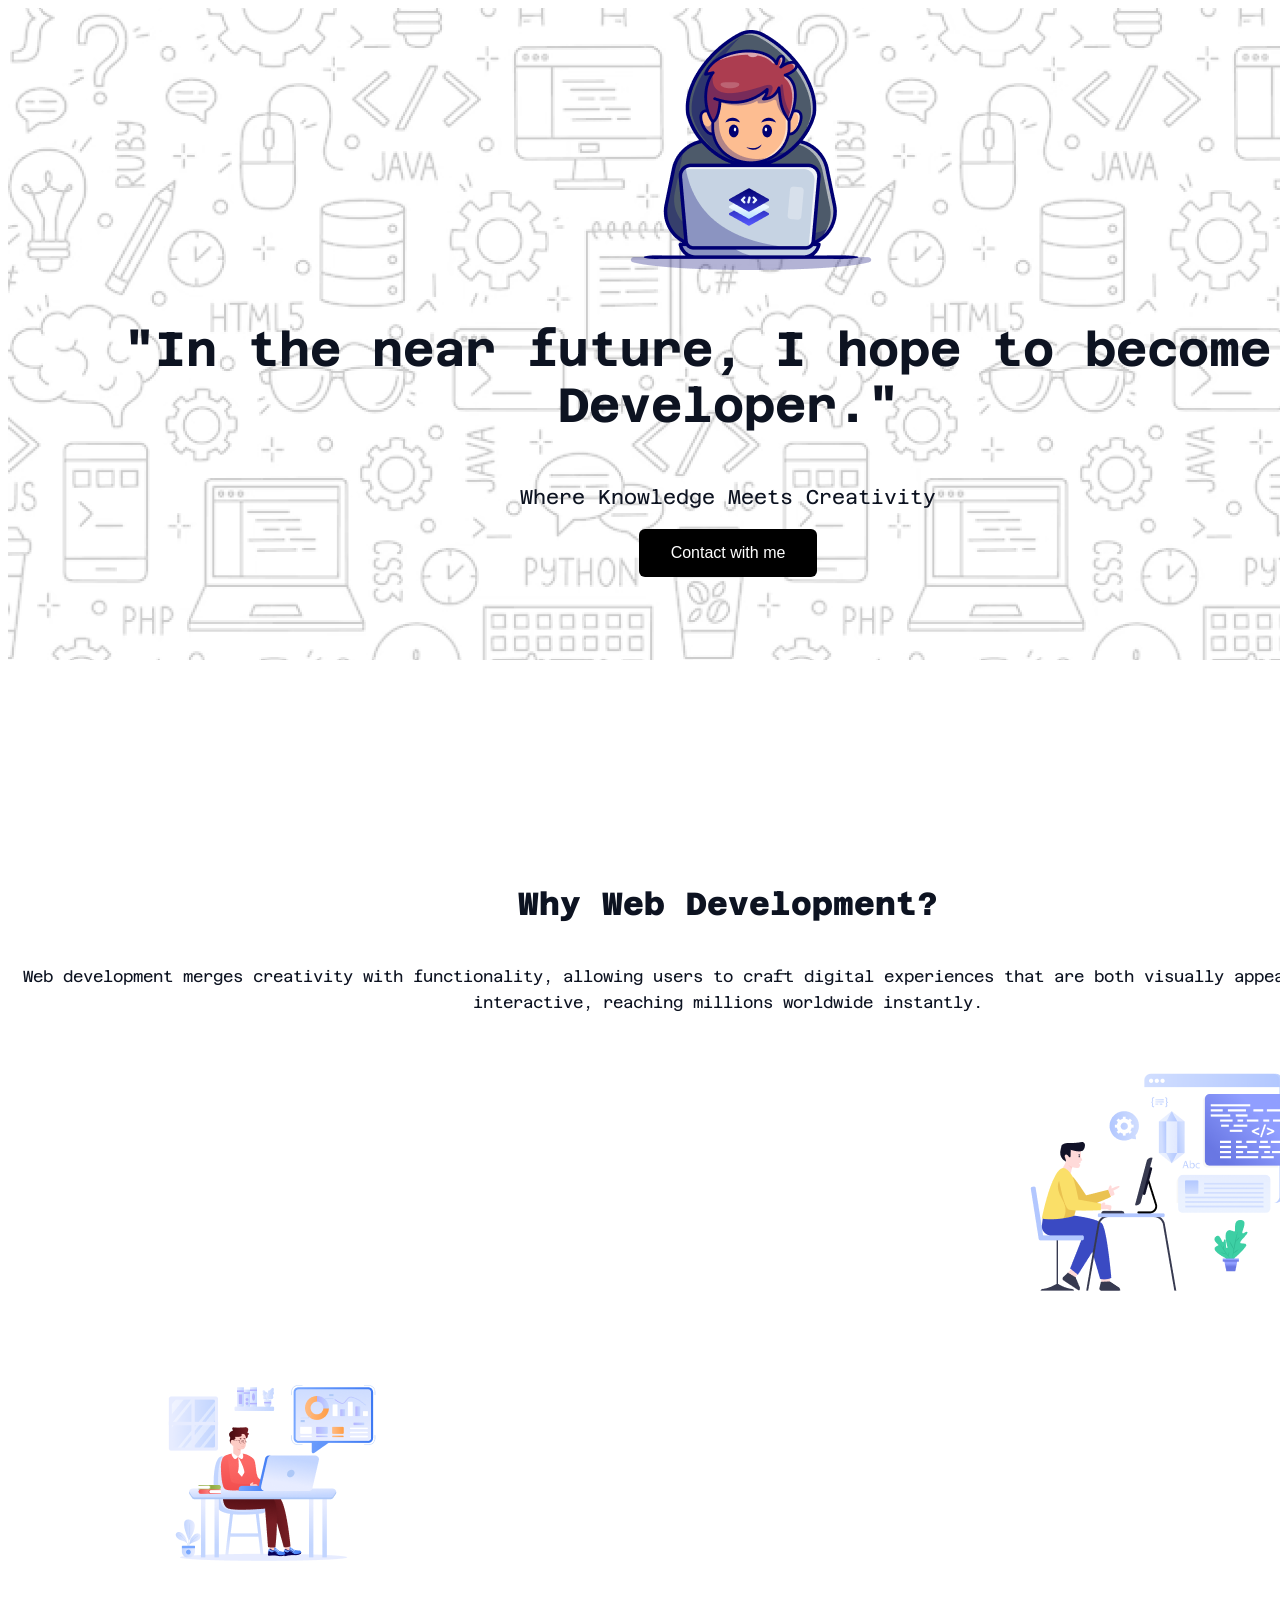
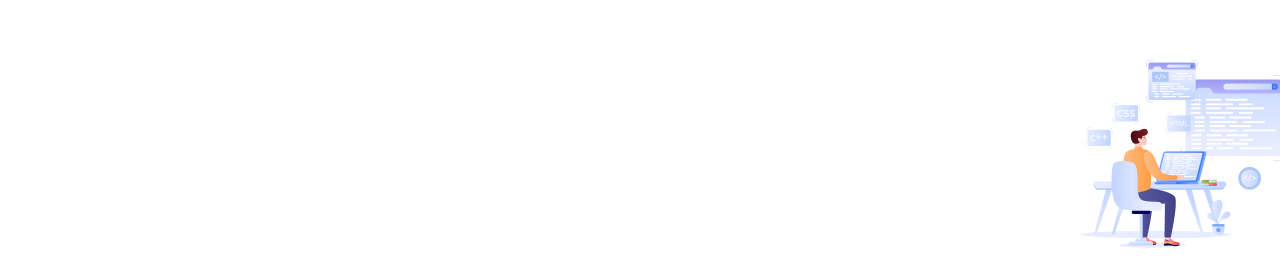
==== first.html @ 5d5ba577 "added layouts" ====
<!DOCTYPE html>
<html lang="en">
<head>
    <meta charset="UTF-8">
    <meta name="viewport" content="width=device-width, initial-scale=1.0">
    <title>Landing Page</title>
    <link rel="stylesheet" href="Style.css">
</head>

<body>
     <header class="Background">
        <div class="Icon">
            <img src="B10A1-Challenge-Begins-main/assets/Group.png" alt="Header Icon">
        </div>
     <div class="BT">
        <h1 class="Header1">"In the near future, I hope to become a Developer."</h1>
        <p class="Meets">Where Knowledge Meets Creativity</p>
        <Button class="button">Contact with me</Button>
     </div>

     <main>
        <div class="main1">
            <h2 class="head2">Why Web Development?</h2>
            <p class="para">Web development merges creativity with functionality, allowing users to craft digital experiences that are both visually appealing and highly interactive, reaching millions worldwide instantly.</p>
        </div>
        <br>
        <br>

        <div class="layer1">
            <img src="B10A1-Challenge-Begins-main/assets/Layer_1.png" alt="Layout1">
        </div>
        <br>
        <br>
        <div class="layer2">
            <img src="B10A1-Challenge-Begins-main/assets/Group 3.png" alt="Layout2">
        </div>
<br>
<br>
        <div class="layer3">
            <img src="B10A1-Challenge-Begins-main/assets/Group 4.png" alt="Layout3">
        </div>

        
     </main>
</body>
</html>
---- Style.css ----
@import url('https://fonts.googleapis.com/css2?family=Azeret+Mono:ital,wght@0,100..900;1,100..900&display=swap');

.Icon{
    display: flex;
    flex-direction: column;
    justify-content: center;
    align-items: center;
    position: absolute;
    top: 30px;
    left: 630px;
    margin: 0 auto;
}

body{font-family: Azeret Mono}

.Background{
    width: 1440px;
    height: 652px;
    top: 131px;
    margin-top: 20px;
    margin: 0 auto;
    background-image: url(B10A1-Challenge-Begins-main/assets/Hero-bg.png);
    background-position: center;
    background-size: cover;
}

.BT {
    align-items: center;
    text-align: center;
    display: flex;
    flex-direction: column;
    justify-content: center;
    height: 850px;

}
.Header1{font-size: 48px;}
.BT{
    color: rgb(13, 19, 33);
font-family: Azeret Mono;
    font-size: 25px;
}
.button{
    background-color: black; /* black */
    border: none;
    color: white;
    padding: 15px 32px;
    text-align: center;
    text-decoration: none;
    display: inline-block;
    font-size: 16px;
    border-radius: 6px;
  }

  .Meets{font-size: 20px;
    color: rgb(13, 19, 33);}

    .main1{
        display: flex;
        flex-direction: column;
        justify-content: center;
        align-items: center;
        color: rgb(13, 19, 33);}

    .head2{
        font-size: 32px;
        font-weight: 800;
        line-height: 37px;
        text-align: center;}

    .para{
        font-size: 16px;
        line-height: 26px;
        text-align: center;}

.layer1{
    margin-right: 10%;
    text-align: right;
    display: block;
    right: 1000px;
}
.layer2{text-align: left;
    margin-left: 10%;
    display: block;
  }

.layer3{display: block;
    text-align: right;
    margin-right: 10%;}
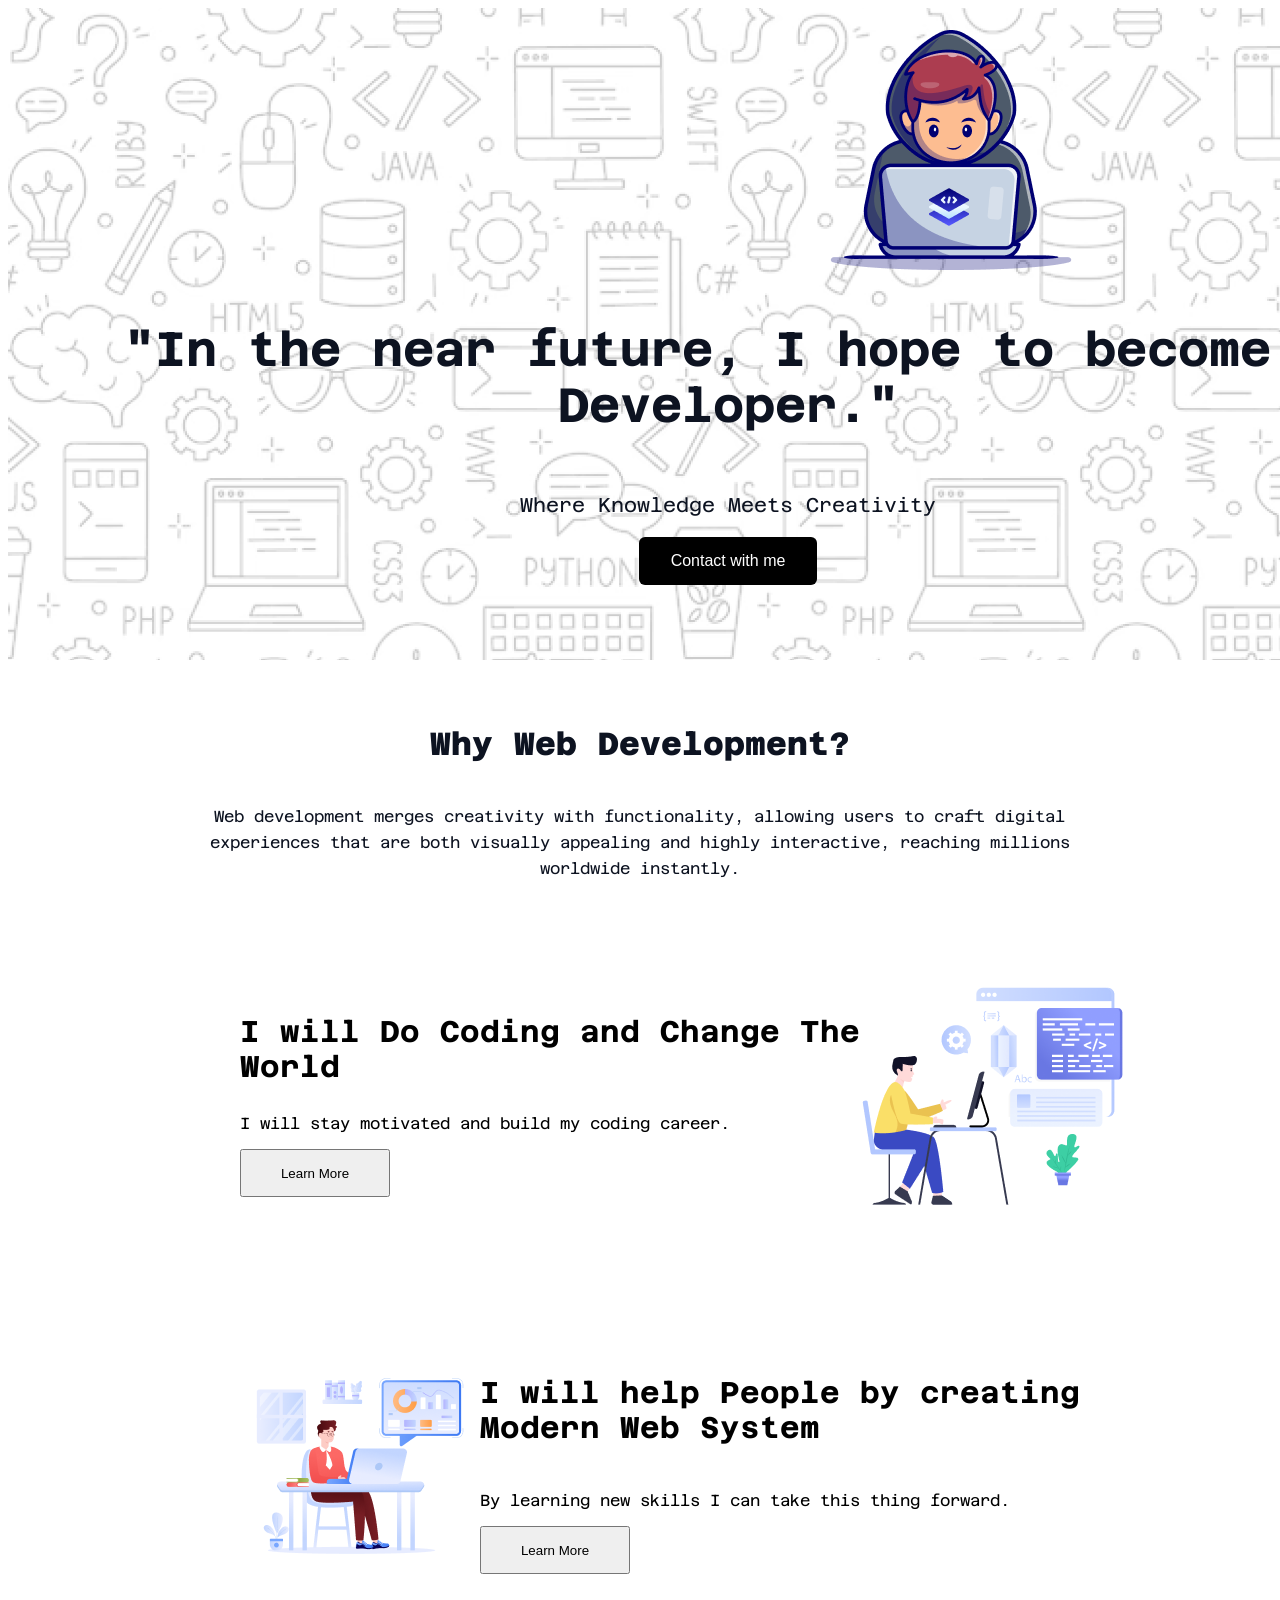
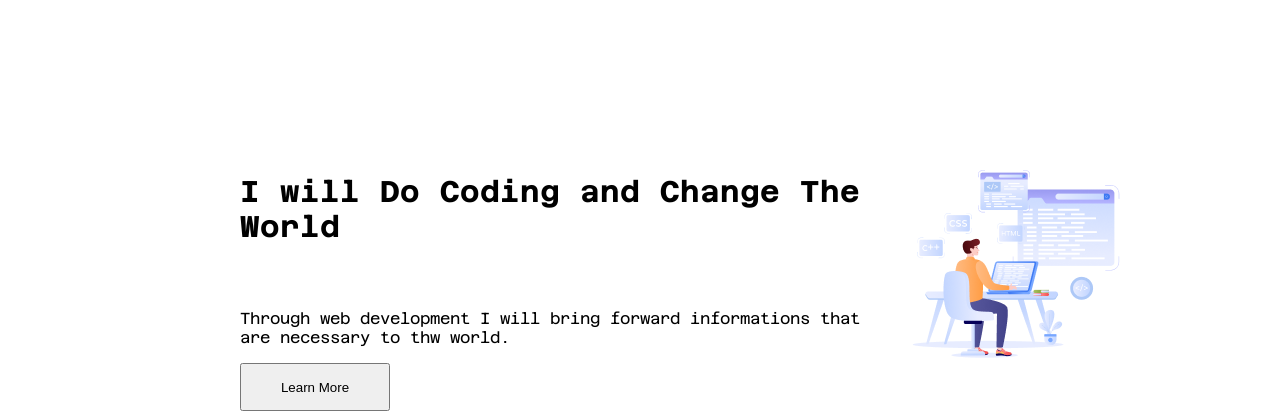
==== commit 5ecd95d4: "added layers of why and how" ====
--- a/first.html
+++ b/first.html
@@ -8,7 +8,7 @@
 </head>
 
 <body>
-     <header class="Background">
+    <section><header class="Background">
         <div class="Icon">
             <img src="B10A1-Challenge-Begins-main/assets/Group.png" alt="Header Icon">
         </div>
@@ -18,29 +18,54 @@
         <Button class="button">Contact with me</Button>
      </div>
 
+    </section>
+     
+<br><br>
      <main>
-        <div class="main1">
+        <section>     
+            <div class="main1">
             <h2 class="head2">Why Web Development?</h2>
             <p class="para">Web development merges creativity with functionality, allowing users to craft digital experiences that are both visually appealing and highly interactive, reaching millions worldwide instantly.</p>
         </div>
         <br>
         <br>
+ 
+            <div class="layer1">
+            <img class="lo1" src="B10A1-Challenge-Begins-main/assets/Layer_1.png" alt="Layout1">
+        
+            <h3 class="head3">I will Do Coding and Change The World</h3>
+            <p class="para2">I will stay motivated and build my coding career.</p>
+            <button class="b1">Learn More</button>
+            </div>
+        <br>
+        <br><br><br><br><br><br><br><br><br><br><br><br><br><br><br><br><br>
+        <br>
 
-        <div class="layer1">
-            <img src="B10A1-Challenge-Begins-main/assets/Layer_1.png" alt="Layout1">
+        <div class="layer2">
+            <img class="lo2" src="B10A1-Challenge-Begins-main/assets/Group 3.png" alt="Layout2">
+        <div class="align">
+        <h3 class="head4">I will help People by creating Modern Web System</h3>
+        <p class="para3">By learning new skills I can take this thing forward.</p>
+        <button class="b2">Learn More</button>
+        </div>
         </div>
         <br>
         <br>
-        <div class="layer2">
-            <img src="B10A1-Challenge-Begins-main/assets/Group 3.png" alt="Layout2">
+        <br><br><br><br><br><br><br><br><br><br><br><br><br><br><br><br><br>
+        <br>
+        <br>
+
+        <div class="layer3">
+        <img class="lo3" src="B10A1-Challenge-Begins-main/assets/Group 4.png" alt="Layout3">
+        <h3 class="head5">I will Do Coding and Change The World</h3>
+        <br>
+        <p class="para4">
+        Through web development I will bring forward informations that are necessary to thw world.
+        </p>
+        <button class="b3">Learn More</button>
         </div>
-<br>
-<br>
-        <div class="layer3">
-            <img src="B10A1-Challenge-Begins-main/assets/Group 4.png" alt="Layout3">
-        </div>
-
-        
+        </section>
+     
      </main>
 </body>
 </html>  
--- a/Style.css
+++ b/Style.css
@@ -7,7 +7,7 @@
     align-items: center;
     position: absolute;
     top: 30px;
-    left: 630px;
+    left: 830px;
     margin: 0 auto;
 }
 
@@ -70,19 +70,69 @@
     .para{
         font-size: 16px;
         line-height: 26px;
-        text-align: center;}
+        text-align: center;
+    width: 70%;}
 
-.layer1{
-    margin-right: 10%;
-    text-align: right;
-    display: block;
-    right: 1000px;
+.lo1
+{float: right;}
+.layer1
+{
+    position: absolute;
+    width: 70%;
+    height: 20%;
+    left: 15%;
+    padding: 48px;
+    align-items: center;
 }
-.layer2{text-align: left;
-    margin-left: 10%;
-    display: block;
-  }
+.head3
+{font-size: 30px;}
+.para2{
+    font-size: 16px;
+}
 
-.layer3{display: block;
-    text-align: right;
-    margin-right: 10%;}+.b1{
+    width: 150px;
+    height: 48px;
+}
+.b2{width: 150px;
+    height: 48px;
+    float: right;}
+.b3{width: 150px;
+    float: left;
+    height: 48px;}
+.lo2{float: left;}
+.head4{float: right;
+font-size: 30px;}
+.para3{float: right;
+font-size: 16px;}
+
+.align{display: flex;
+flex-direction: column;
+justify-content: right;}
+
+.layer2
+{
+    position: absolute;
+    width: 70%;
+    height: 20%;
+    left: 15%;
+    padding: 48px;
+    align-items: center;
+}
+
+.lo3
+{float: right;}
+.layer3
+{
+    position: absolute;
+    width: 70%;
+    height: 20%;
+    left: 15%;
+    padding: 48px;
+    align-items: center;
+}
+.head5
+{font-size: 30px;}
+.para4{
+    font-size: 16px;
+}
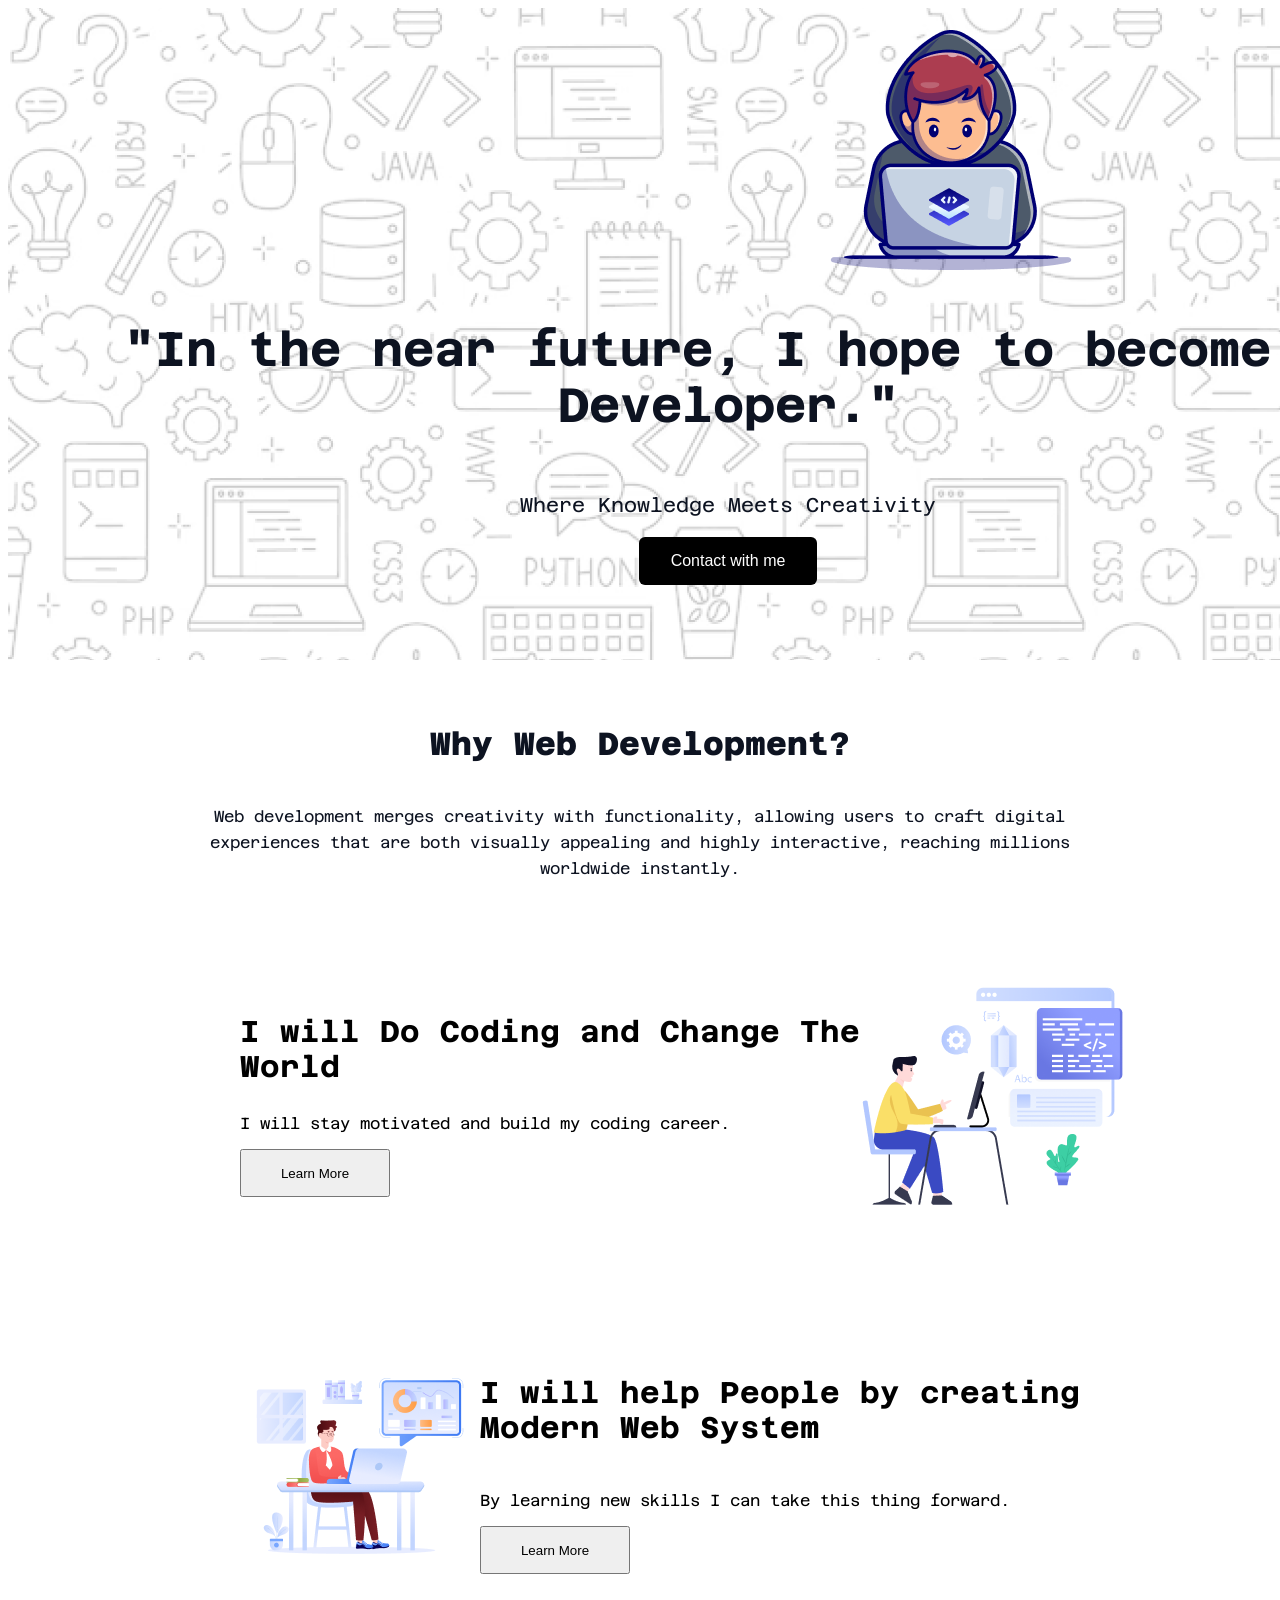
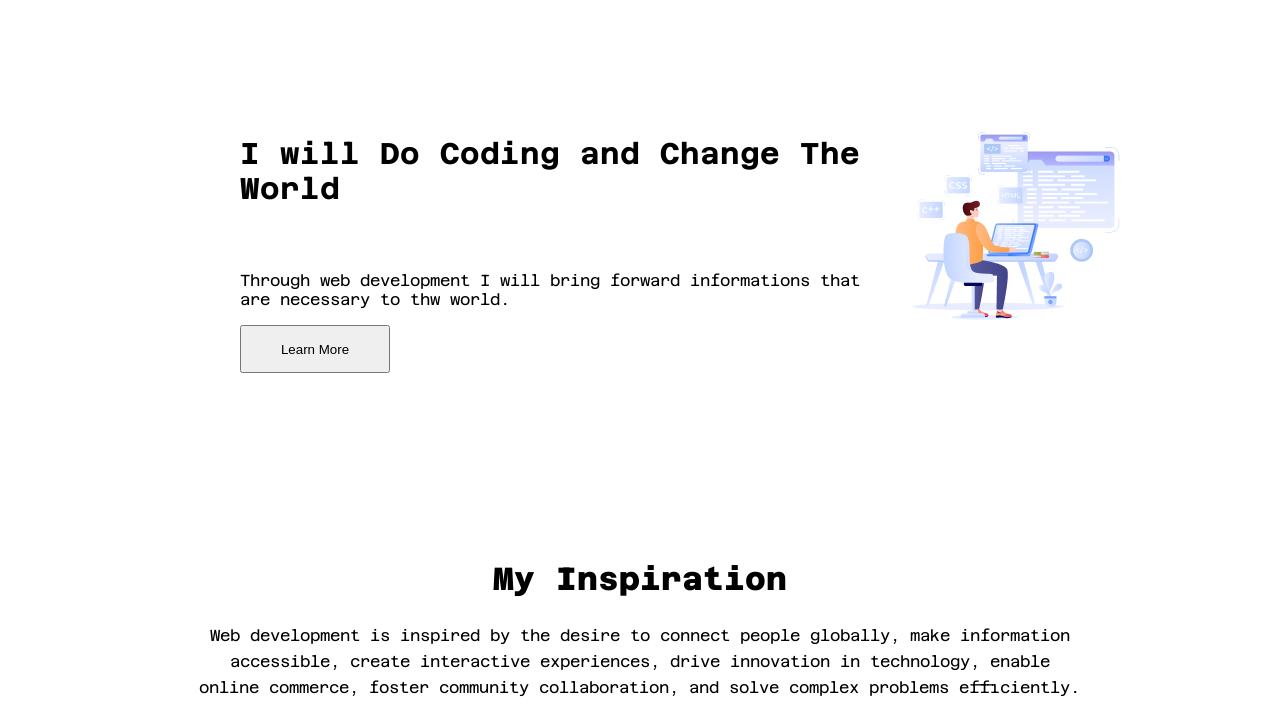
==== commit c3619aa8: "added new section" ====
--- a/first.html
+++ b/first.html
@@ -52,8 +52,6 @@
         <br>
         <br>
         <br><br><br><br><br><br><br><br><br><br><br><br><br><br><br><br><br>
-        <br>
-        <br>
 
         <div class="layer3">
         <img class="lo3" src="B10A1-Challenge-Begins-main/assets/Group 4.png" alt="Layout3">
@@ -65,6 +63,14 @@
         <button class="b3">Learn More</button>
         </div>
         </section>
+        <br><br><br><br><br><br><br><br><br><br><br><br><br><br><br><br><br><br><br><br><br><br><br><br><br>
+
+
+
+    <section>
+        <h2 class="head6">My Inspiration</h2>
+        <p class="para5">Web development is inspired by the desire to connect people globally, make information accessible, create interactive experiences, drive innovation in technology, enable online commerce, foster community collaboration, and solve complex problems efficiently.</p>
+    </section>
      
      </main>
 </body>
--- a/Style.css
+++ b/Style.css
@@ -136,3 +136,18 @@
 .para4{
     font-size: 16px;
 }
+
+
+.head6{
+    font-size: 32px;
+    font-weight: 800;
+    line-height: 37px;
+    letter-spacing: 0%;
+    text-align: center;}
+.para5{
+    margin: 0 auto;
+    font-size: 16px;
+    line-height: 26px;
+    text-align: center;
+    width: 70%;
+}
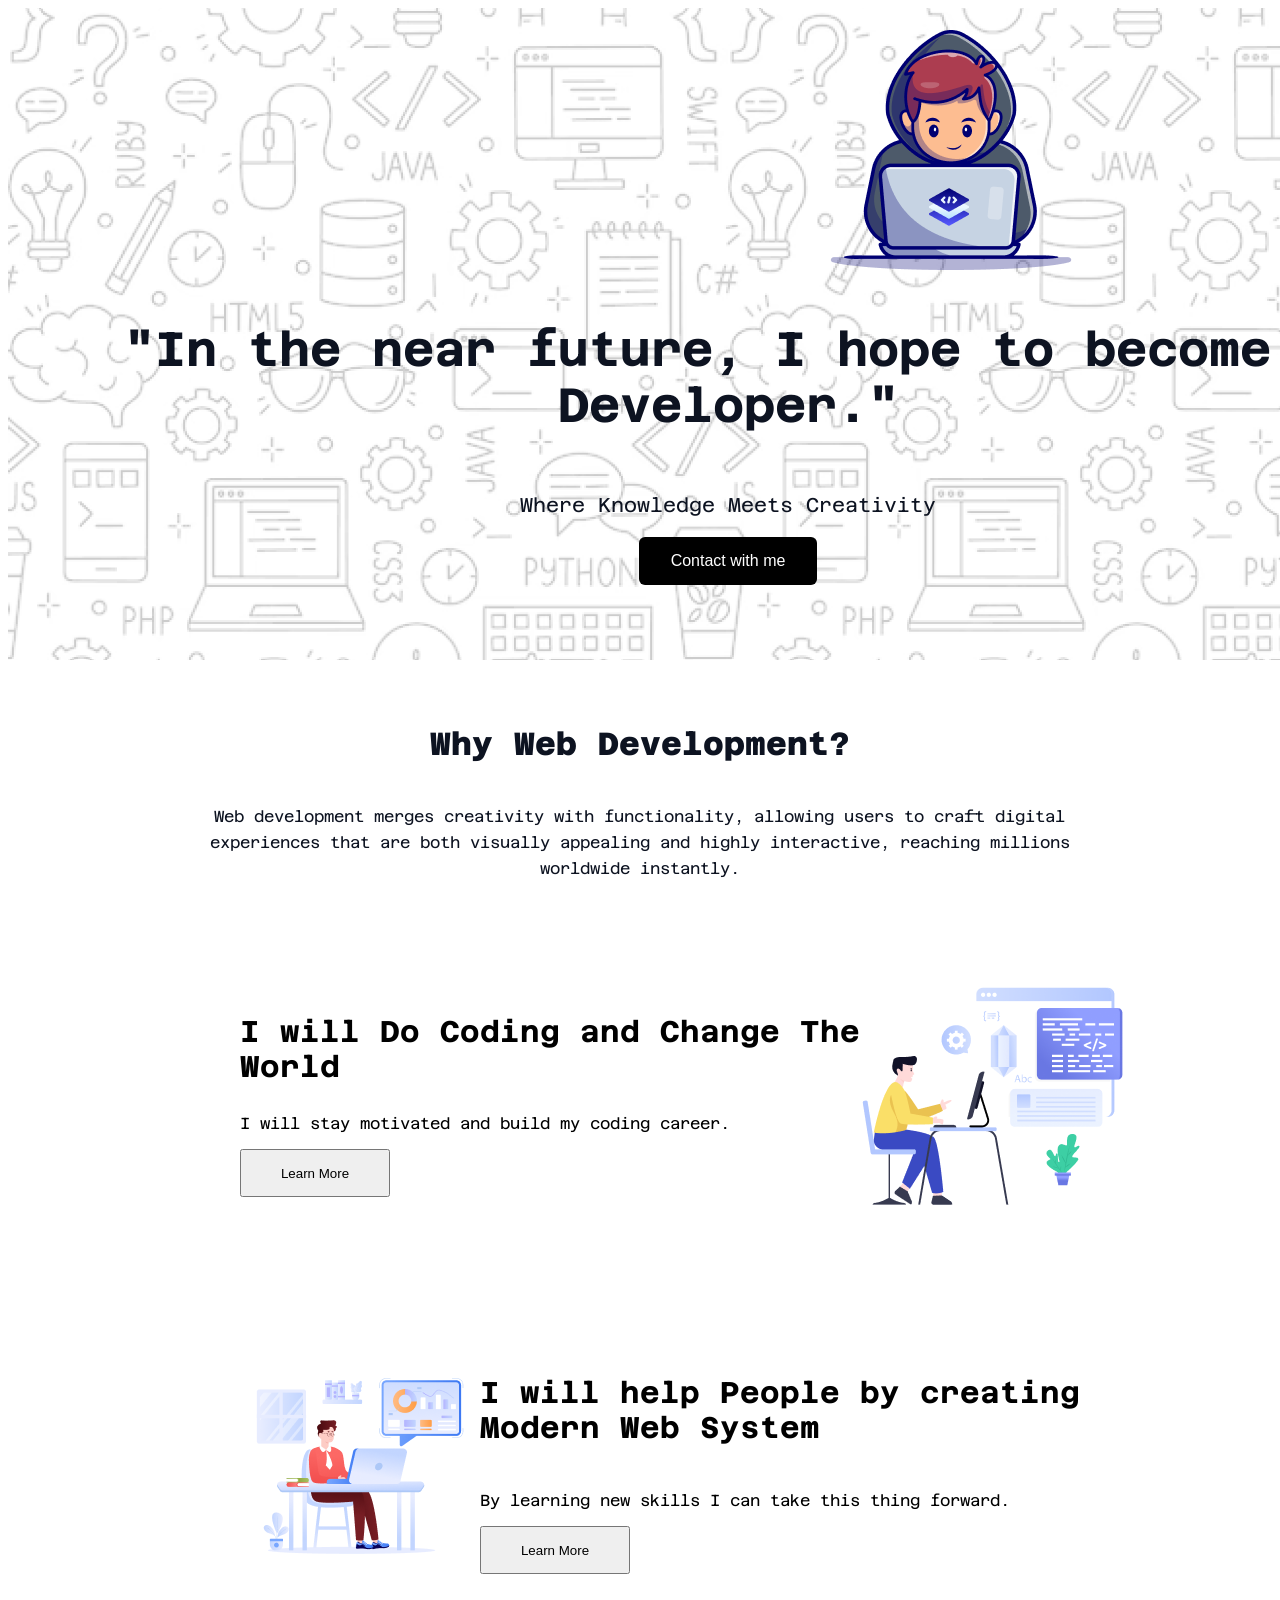
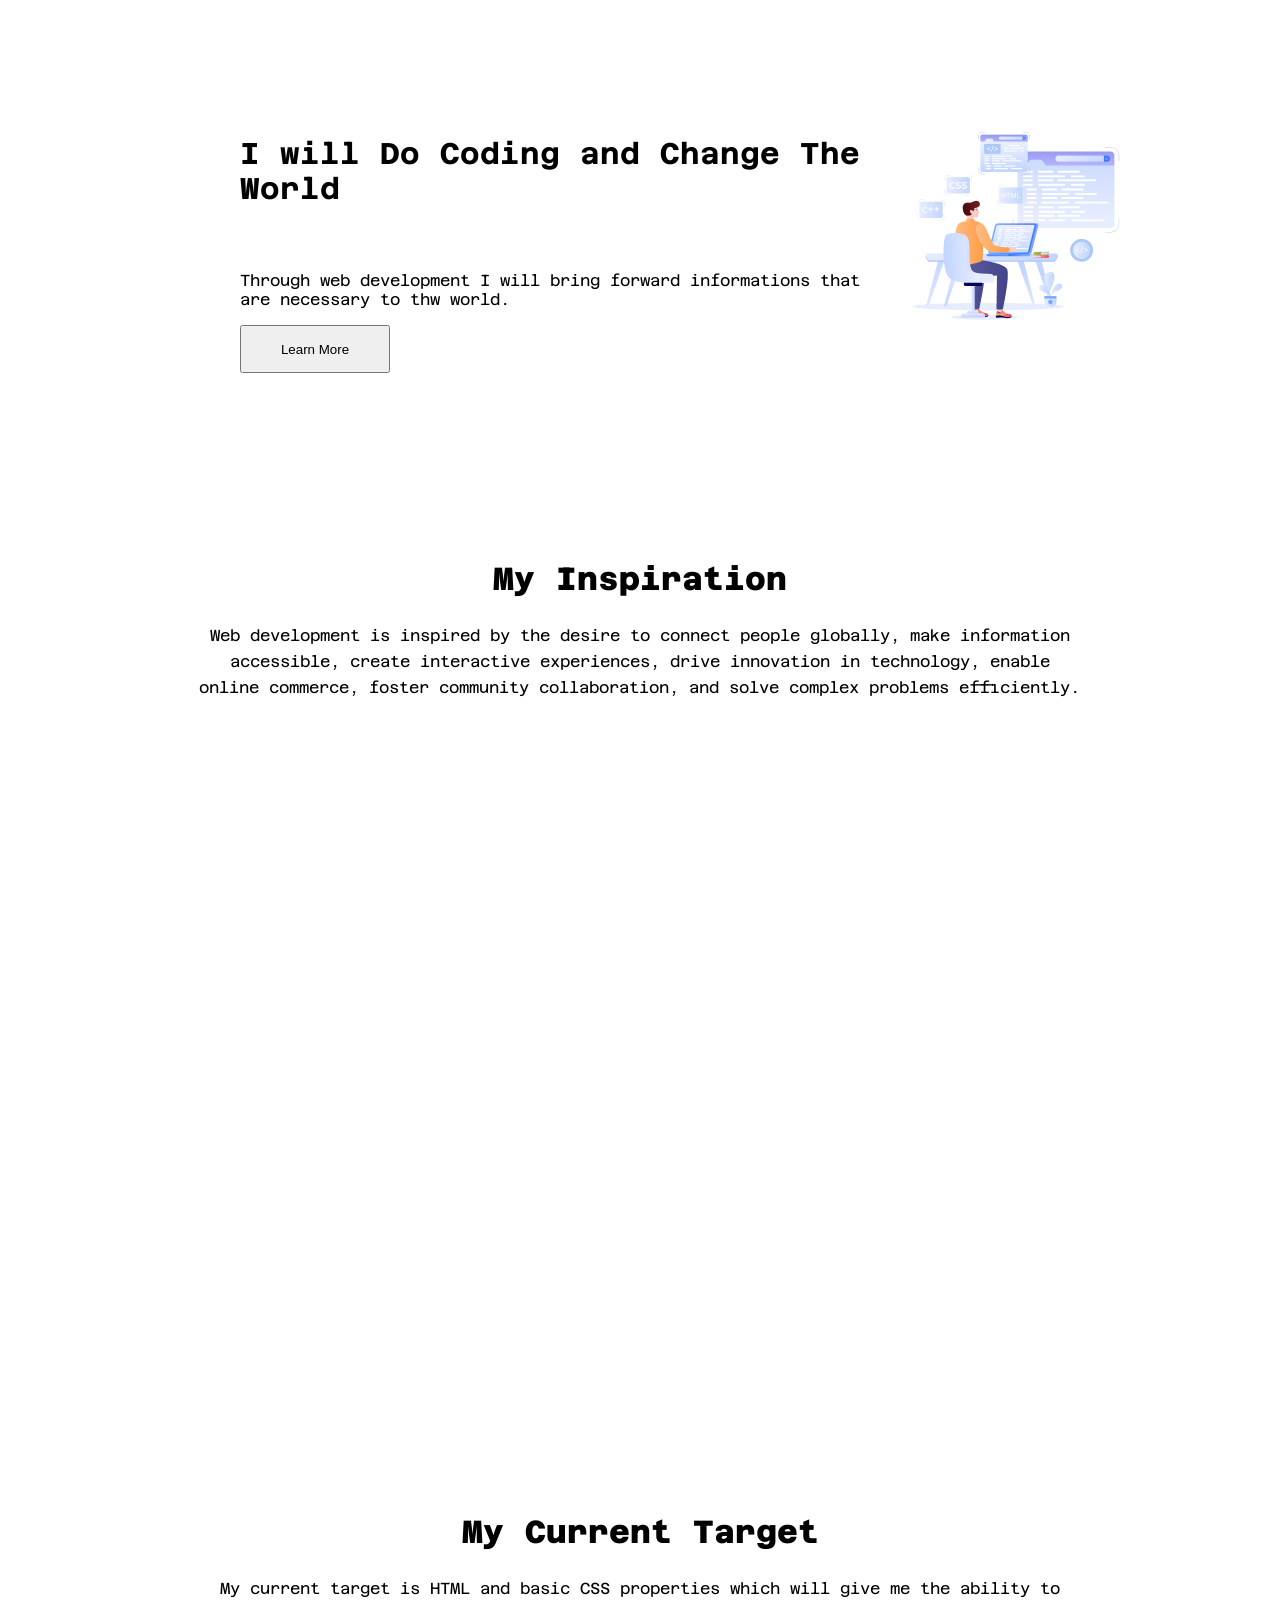
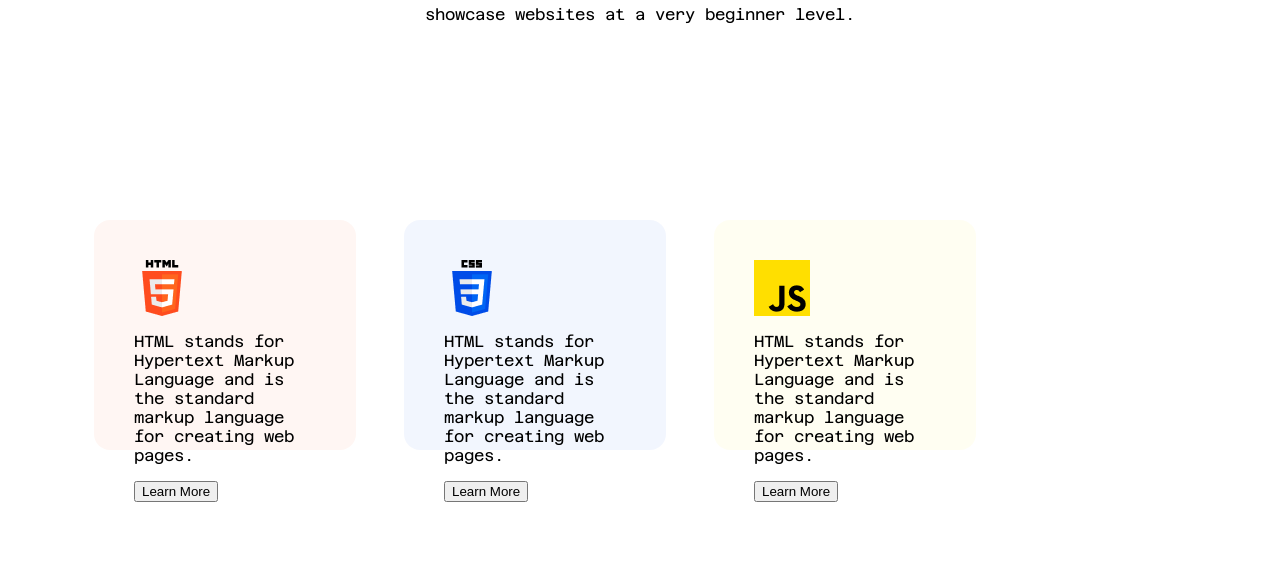
==== commit 520445a7: "added card" ====
--- a/first.html
+++ b/first.html
@@ -70,8 +70,37 @@
     <section>
         <h2 class="head6">My Inspiration</h2>
         <p class="para5">Web development is inspired by the desire to connect people globally, make information accessible, create interactive experiences, drive innovation in technology, enable online commerce, foster community collaboration, and solve complex problems efficiently.</p>
+        <br><br><br><br><br>
+        <div class="youtube">
+        <iframe width="1140" height="614" src="https://www.youtube.com/embed/lfs1QJxVWQI?si=DoFUyjxLZ646v2zh&amp;start=1" title="YouTube video player" frameborder="0" allow="accelerometer; autoplay; clipboard-write; encrypted-media; gyroscope; picture-in-picture; web-share" referrerpolicy="strict-origin-when-cross-origin" allowfullscreen></iframe>
+        </div>
     </section>
-     
+         <br><br><br><br>
+    <section id="card-box">
+        <div>
+        <h2 class="head7">My Current Target</h2>
+        <p class="para6">My current target is HTML and basic CSS properties which will give me the ability to showcase websites at a very beginner level.</p>
+        </div>
+        <br><br><br><br>
+   <div class="card">
+    <div class="card1">
+        <img src="B10A1-Challenge-Begins-main/assets/html.png" alt="html">
+        <p>HTML stands for Hypertext Markup Language and is the standard markup language for creating web pages. </p>
+        <Button>Learn More</Button>
+    </div>    
+    <div class="card2">
+        <img src="B10A1-Challenge-Begins-main/assets/css.png" alt="css">
+        <p>HTML stands for Hypertext Markup Language and is the standard markup language for creating web pages. </p>
+        <Button>Learn More</Button>
+    </div>    
+     <div class="card3">
+        <img src="B10A1-Challenge-Begins-main/assets/js.png" alt="js">
+        <p>HTML stands for Hypertext Markup Language and is the standard markup language for creating web pages. </p>
+        <Button>Learn More</Button>
+    </div>    
+   </div>
+        
+    </section>
      </main>
 </body>
 </html>  
--- a/Style.css
+++ b/Style.css
@@ -151,3 +151,87 @@
     text-align: center;
     width: 70%;
 }
+
+.youtube{
+    display: flex;
+    flex-direction: column;
+    justify-content: center;
+    align-items: center;
+    
+}
+
+.head7{
+    font-size: 32px;
+    font-weight: 800;
+    line-height: 37px;
+    letter-spacing: 0%;
+    text-align: center;}
+.para6{
+    margin: 0 auto;
+    font-size: 16px;
+    line-height: 26px;
+    text-align: center;
+    width: 70%;
+}
+.card1{
+    
+position: static;
+width: 182px;
+height: 150px;
+display: flex;
+flex-direction: column;
+justify-content: flex-start;
+align-items: flex-start;
+padding: 40px;
+flex: none;
+order: 0;
+flex-grow: 0;
+margin: 0px 24px;
+border-radius: 16px;
+background: rgba(255, 76, 30, 0.05);
+}
+
+.card2{
+    border-radius: 16px;
+    background: rgba(0, 76, 232, 0.05);
+   
+    position: static;
+    width: 182px;
+    height: 150px;
+    display: flex;
+    flex-direction: column;
+    justify-content: flex-start;
+    align-items: flex-start;
+    padding: 40px;
+    flex: none;
+    order: 1;
+    flex-grow: 0;
+    margin: 0px 24px;
+}
+
+.card3{
+       
+    position: static;
+    width: 182px;
+    height: 150px;
+    display: flex;
+    flex-direction: column;
+    justify-content: flex-start;
+    align-items: flex-start;
+    padding: 40px;
+    flex: none;
+    order: 1;
+    flex-grow: 0;
+    margin: 0px 24px;
+    border-radius: 16px;
+    background: rgba(255, 223, 0, 0.05);
+}
+.card{
+    width: 1140px;
+    height: 462px;
+    margin-top: 30px;
+    display: flex;
+    flex-direction: row;
+    align-items: center;
+    margin: 0 auto;
+}
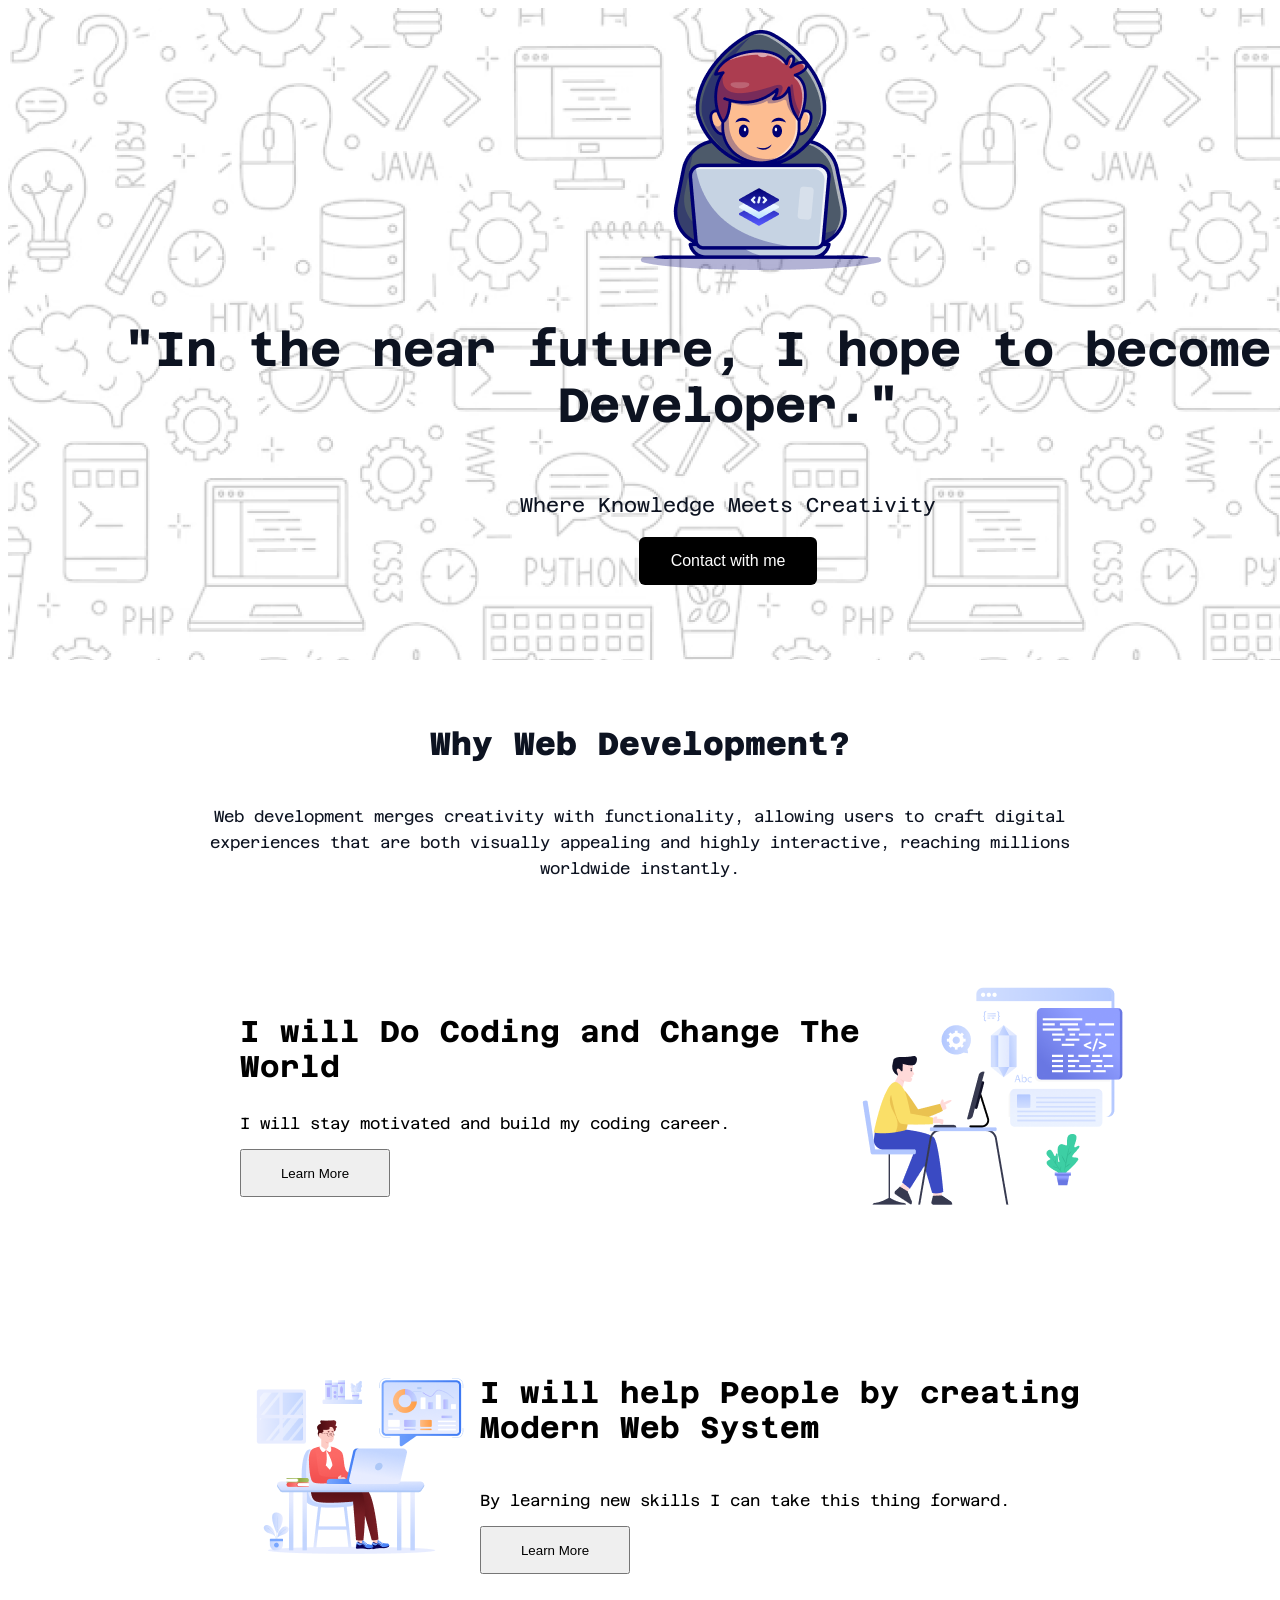
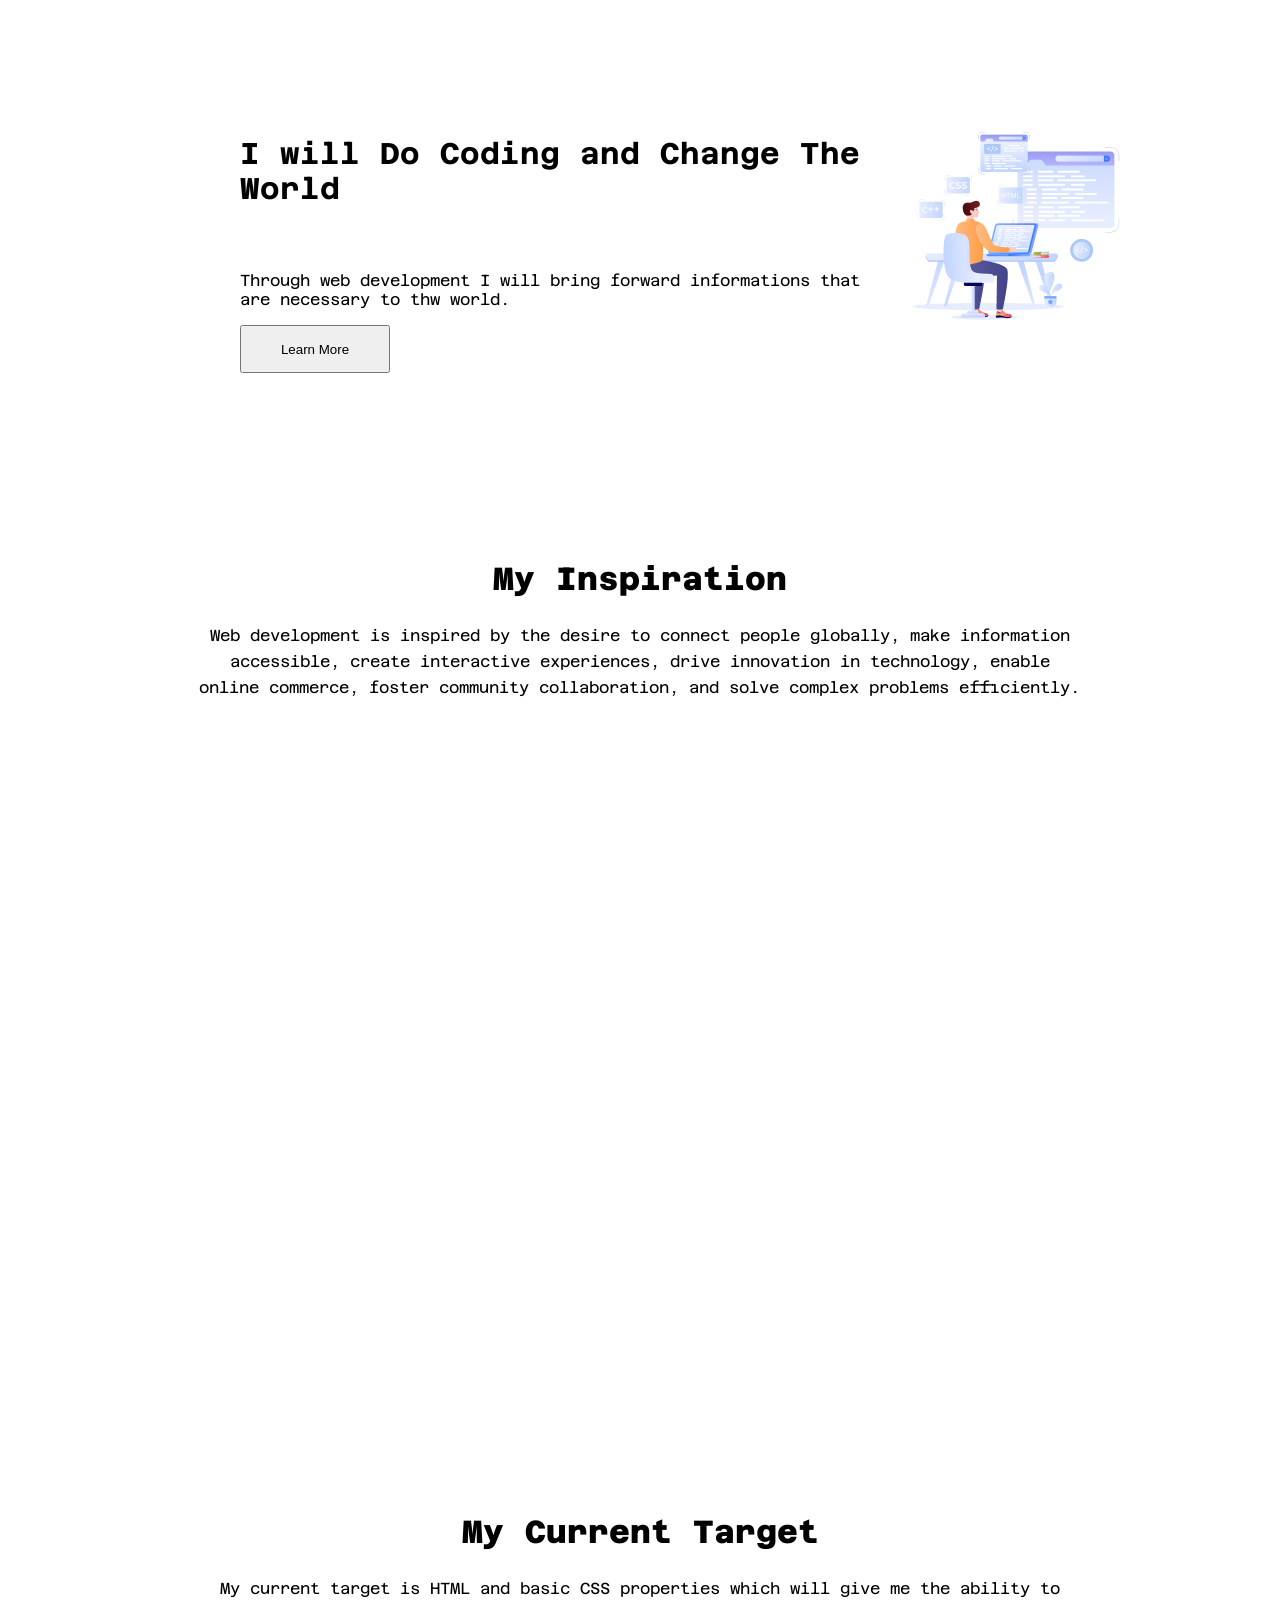
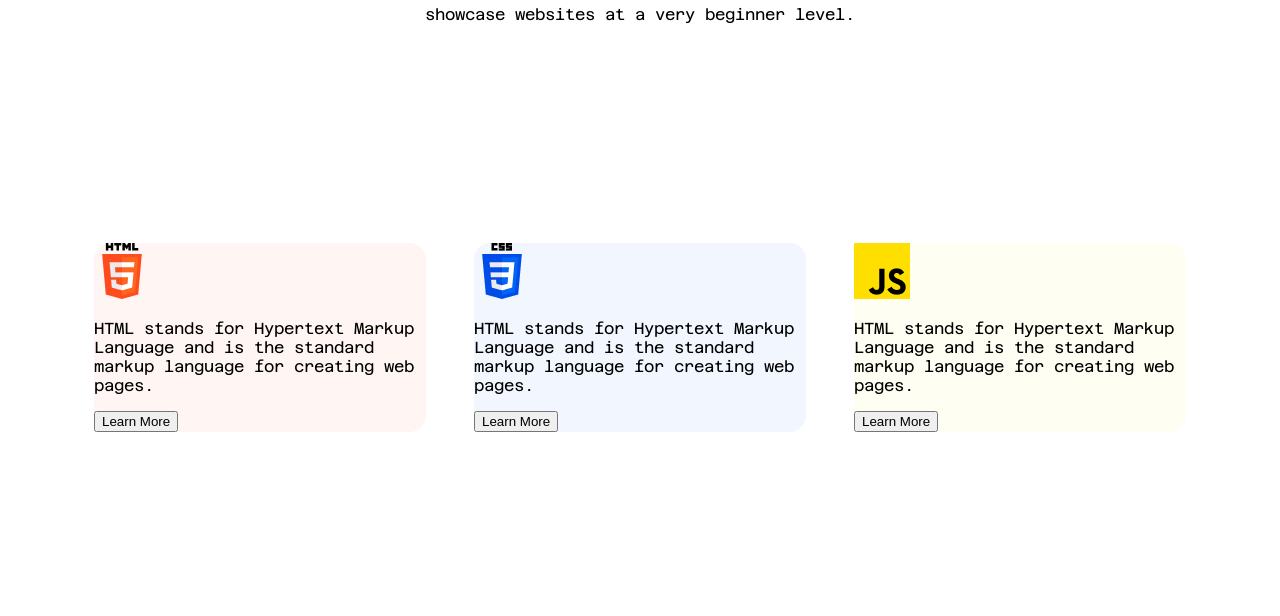
==== commit a5cf25db: "card colors" ====
--- a/first.html
+++ b/first.html
@@ -81,7 +81,7 @@
         <h2 class="head7">My Current Target</h2>
         <p class="para6">My current target is HTML and basic CSS properties which will give me the ability to showcase websites at a very beginner level.</p>
         </div>
-        <br><br><br><br>
+        <br><br>
    <div class="card">
     <div class="card1">
         <img src="B10A1-Challenge-Begins-main/assets/html.png" alt="html">
--- a/Style.css
+++ b/Style.css
@@ -7,7 +7,7 @@
     align-items: center;
     position: absolute;
     top: 30px;
-    left: 830px;
+    left: 640px;
     margin: 0 auto;
 }
 
@@ -173,28 +173,8 @@
     text-align: center;
     width: 70%;
 }
-.card1{
-    
-position: static;
-width: 182px;
-height: 150px;
-display: flex;
-flex-direction: column;
-justify-content: flex-start;
-align-items: flex-start;
-padding: 40px;
-flex: none;
-order: 0;
-flex-grow: 0;
-margin: 0px 24px;
-border-radius: 16px;
-background: rgba(255, 76, 30, 0.05);
-}
-
-.card2{
-    border-radius: 16px;
-    background: rgba(0, 76, 232, 0.05);
-   
+
+.card{  
     position: static;
     width: 182px;
     height: 150px;
@@ -203,23 +183,27 @@
     justify-content: flex-start;
     align-items: flex-start;
     padding: 40px;
-    flex: none;
+    flex: none;}
+.card1{
+    
+    order: 0;
+    flex-grow: 0;
+    margin: 0px 24px;
+    border-radius: 16px;
+    background: rgba(255, 76, 30, 0.05);
+}
+
+.card2{
     order: 1;
     flex-grow: 0;
     margin: 0px 24px;
-}
+    border-radius: 16px;
+    background: rgba(0, 76, 232, 0.05);
+}
+     
 
 .card3{
-       
-    position: static;
-    width: 182px;
-    height: 150px;
-    display: flex;
-    flex-direction: column;
-    justify-content: flex-start;
-    align-items: flex-start;
-    padding: 40px;
-    flex: none;
+     
     order: 1;
     flex-grow: 0;
     margin: 0px 24px;
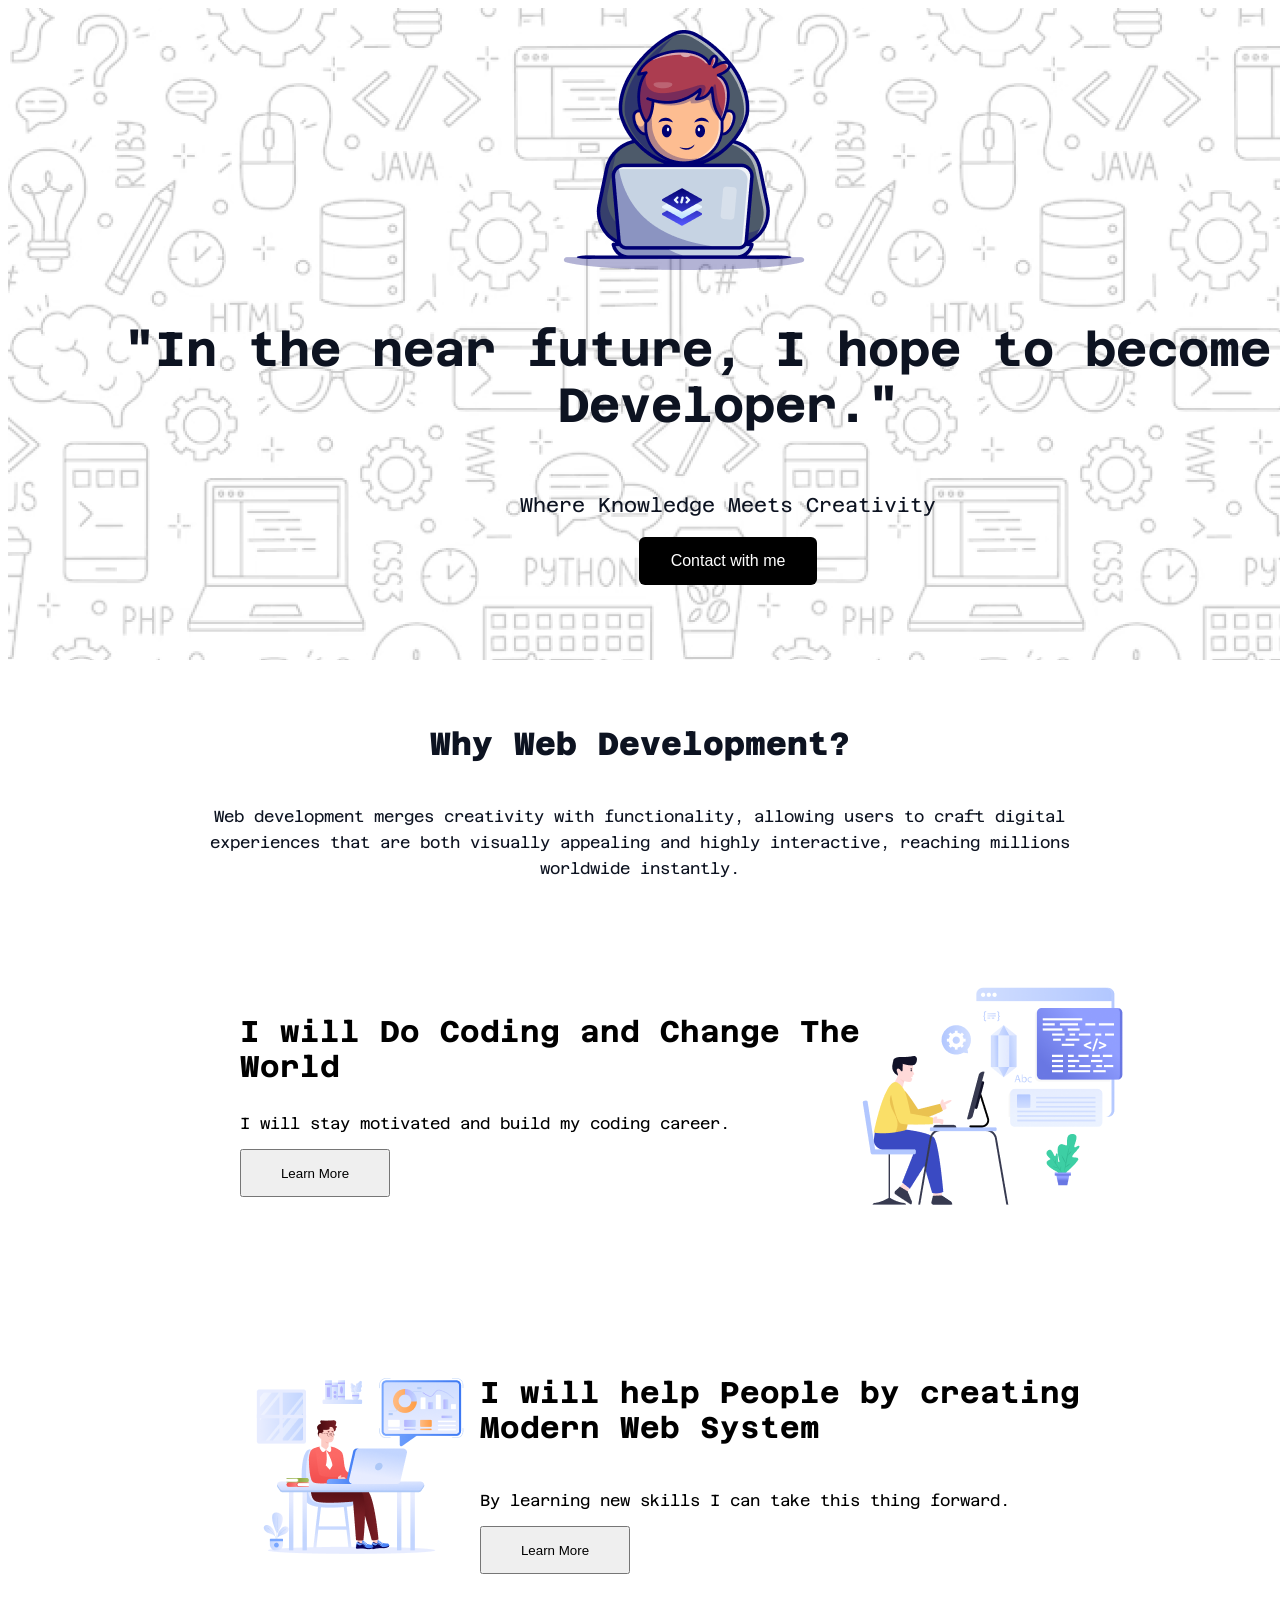
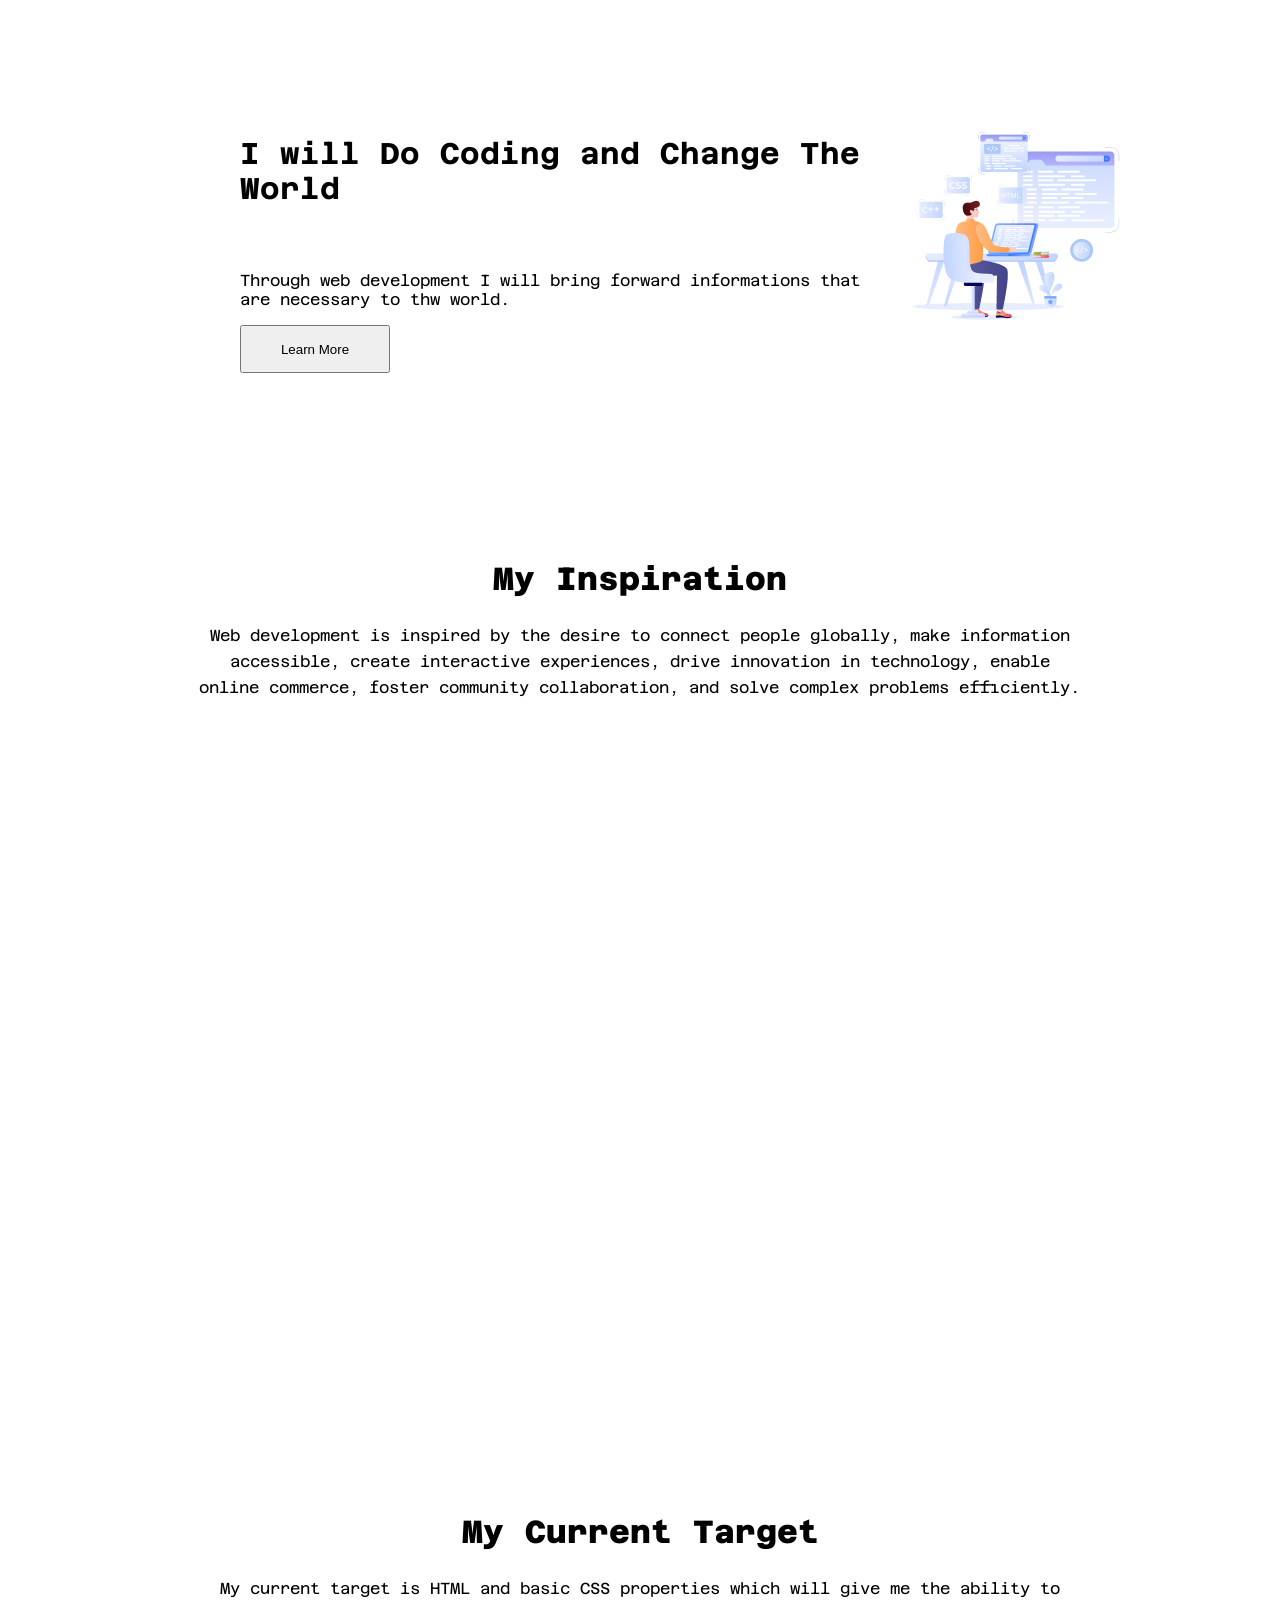
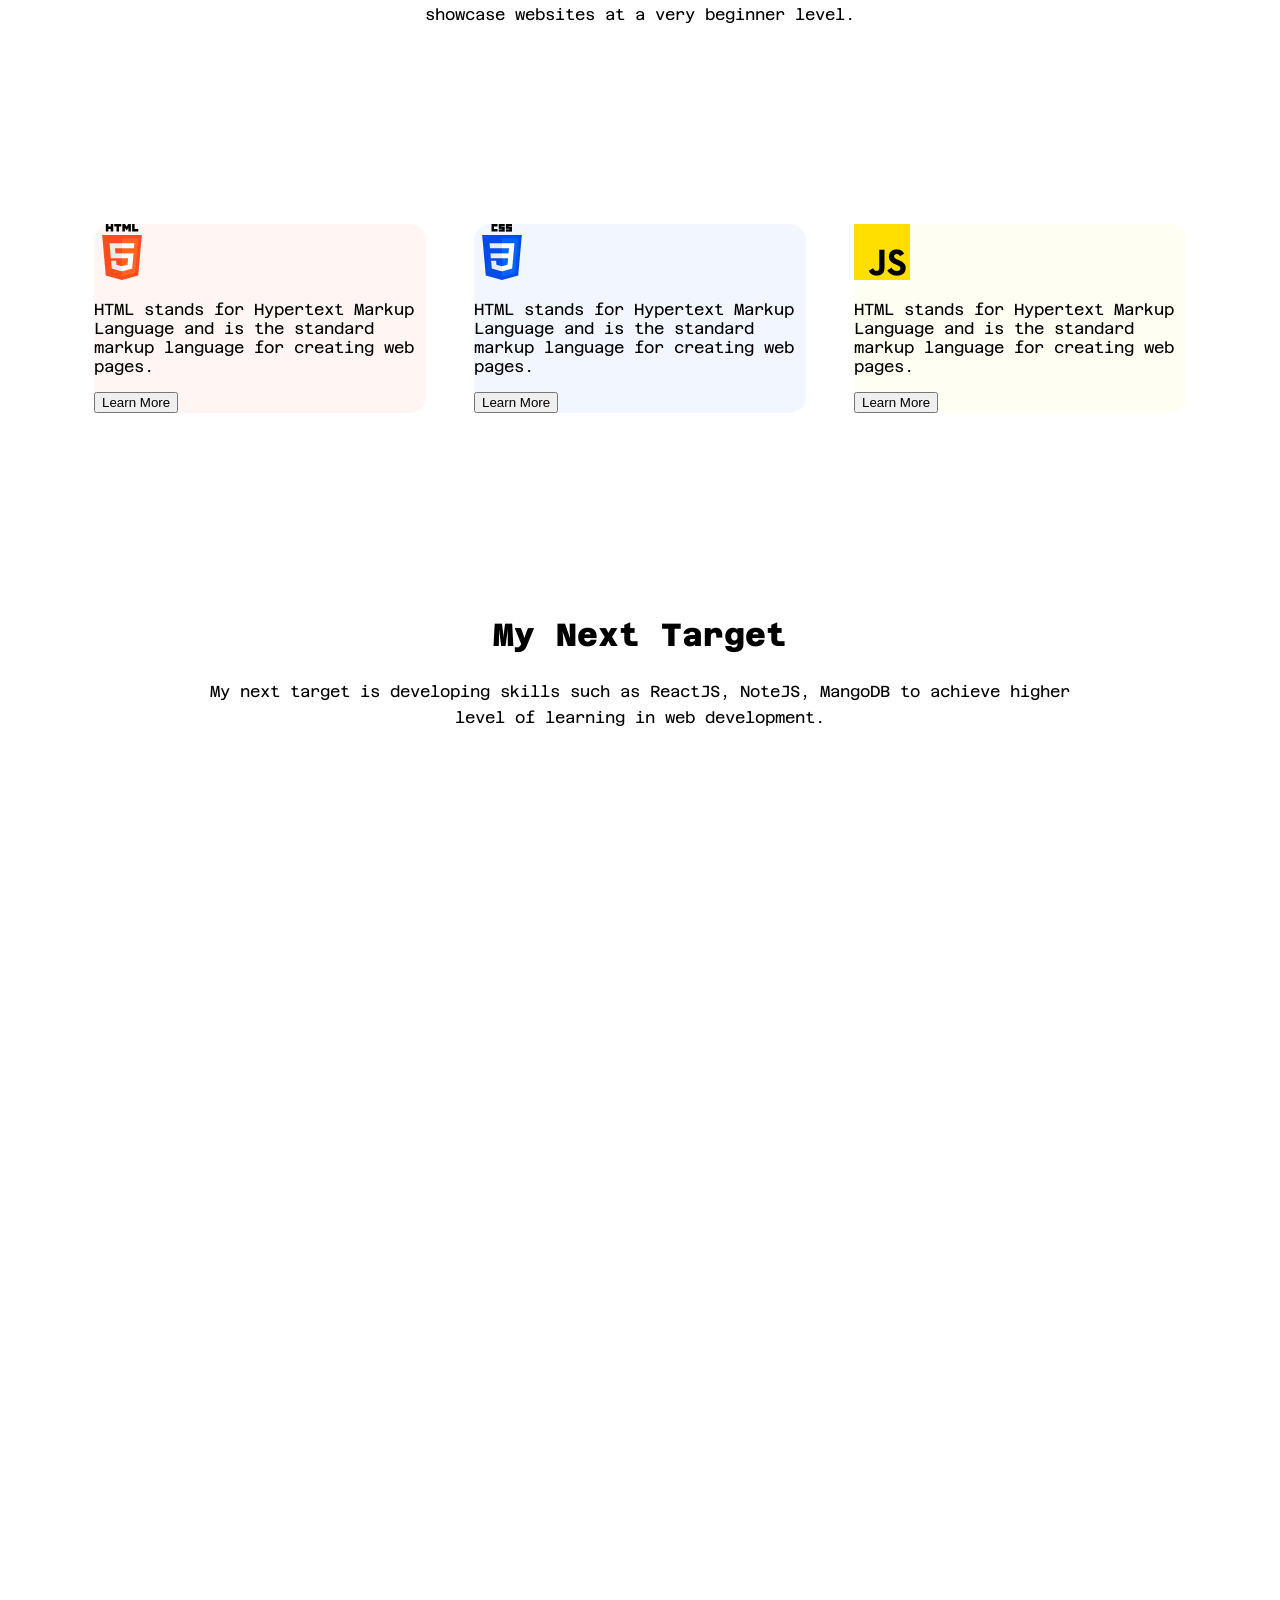
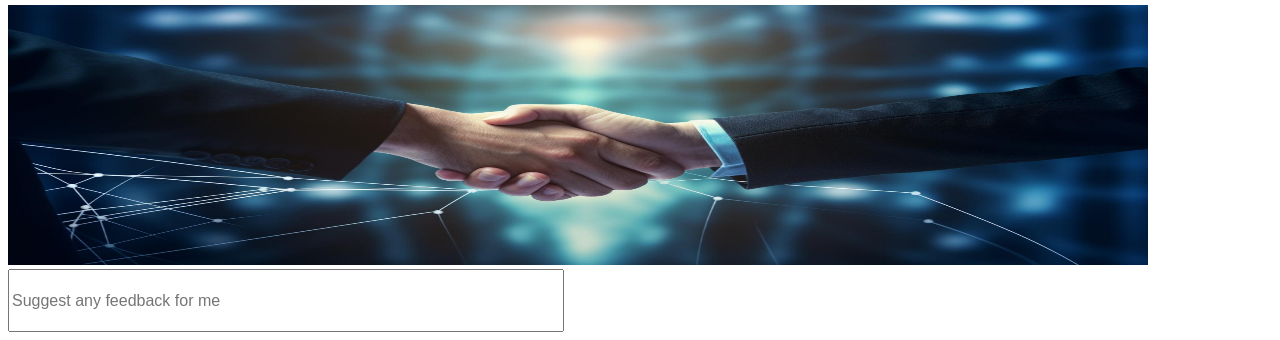
==== commit 75c2264a: "added background" ====
--- a/first.html
+++ b/first.html
@@ -8,7 +8,8 @@
 </head>
 
 <body>
-    <section><header class="Background">
+    <section>
+        <header class="Background">
         <div class="Icon">
             <img src="B10A1-Challenge-Begins-main/assets/Group.png" alt="Header Icon">
         </div>
@@ -32,7 +33,6 @@
  
             <div class="layer1">
             <img class="lo1" src="B10A1-Challenge-Begins-main/assets/Layer_1.png" alt="Layout1">
-        
             <h3 class="head3">I will Do Coding and Change The World</h3>
             <p class="para2">I will stay motivated and build my coding career.</p>
             <button class="b1">Learn More</button>
@@ -81,7 +81,7 @@
         <h2 class="head7">My Current Target</h2>
         <p class="para6">My current target is HTML and basic CSS properties which will give me the ability to showcase websites at a very beginner level.</p>
         </div>
-        <br><br>
+        <br>
    <div class="card">
     <div class="card1">
         <img src="B10A1-Challenge-Begins-main/assets/html.png" alt="html">
@@ -96,11 +96,27 @@
      <div class="card3">
         <img src="B10A1-Challenge-Begins-main/assets/js.png" alt="js">
         <p>HTML stands for Hypertext Markup Language and is the standard markup language for creating web pages. </p>
-        <Button>Learn More</Button>
+        <Button class-LMB>Learn More</Button>
     </div>    
    </div>
         
     </section>
+    <div>
+        <h2 class="head7">My Next Target</h2>
+        <p class="para6">My next target is developing skills such as ReactJS, NoteJS, MangoDB to achieve higher level of learning in web development. </p>
+        </div>
+
+    <section>
+
+<br><br><br><br><br><br><br><br><br><br><br><br><br><br><br><br><br><br><br><br><br><br><br><br><br><br><br><br><br><br><br><br><br><br><br><br><br><br><br><br><br><br><br><br><br><br>
+<section>
+    <div></div>
+    <img class="hand" src="B10A1-Challenge-Begins-main/assets/handshake.jpg" alt="Handshake">
+    <div class="bye">
+    <input class="suggestion" input type="text" placeholder="Suggest any feedback for me">
+    </div>
+</section>
+    </section>
      </main>
 </body>
 </html>  
--- a/Style.css
+++ b/Style.css
@@ -7,7 +7,7 @@
     align-items: center;
     position: absolute;
     top: 30px;
-    left: 640px;
+    left: 44%;
     margin: 0 auto;
 }
 
@@ -218,4 +218,57 @@
     flex-direction: row;
     align-items: center;
     margin: 0 auto;
+}
+
+
+
+.heads {
+        display: flex;
+        flex-direction: column;
+        justify-content: center;
+        align-items: flex-end; 
+        font-size: 24px;
+        text-align: right;
+      }
+      
+.he4{float: right;}
+.PM{
+    float: left;
+    display: flex;
+    flex-direction: column;
+    justify-content: right;
+    align-items: center;
+    
+    font-size: 16px;
+    line-height: 26px;
+    text-align: center;}
+.place{ position: absolute;
+    width: 70%;
+    height: 20%;
+    left: 15%;
+    padding: 48px;
+    align-items: center;
+    margin: 0px 24px;}
+
+.hand{
+    width: 1140px;
+    height: 260px;
+    top: 4752px;
+    left: 150px;
+    right: 150px;
+    margin: 0 auto;
+    background-image: url(B10A1-Challenge-Begins-main/assets/handshake.jpg);
+    background-position: center;
+    text-align: center;
+    background-size: cover}
+
+.suggestion{
+    height: 57px;
+    width: 548px;
+    font-size: 16px;
+    }
+
+.bye{
+    top: 4900px
+    left
 }
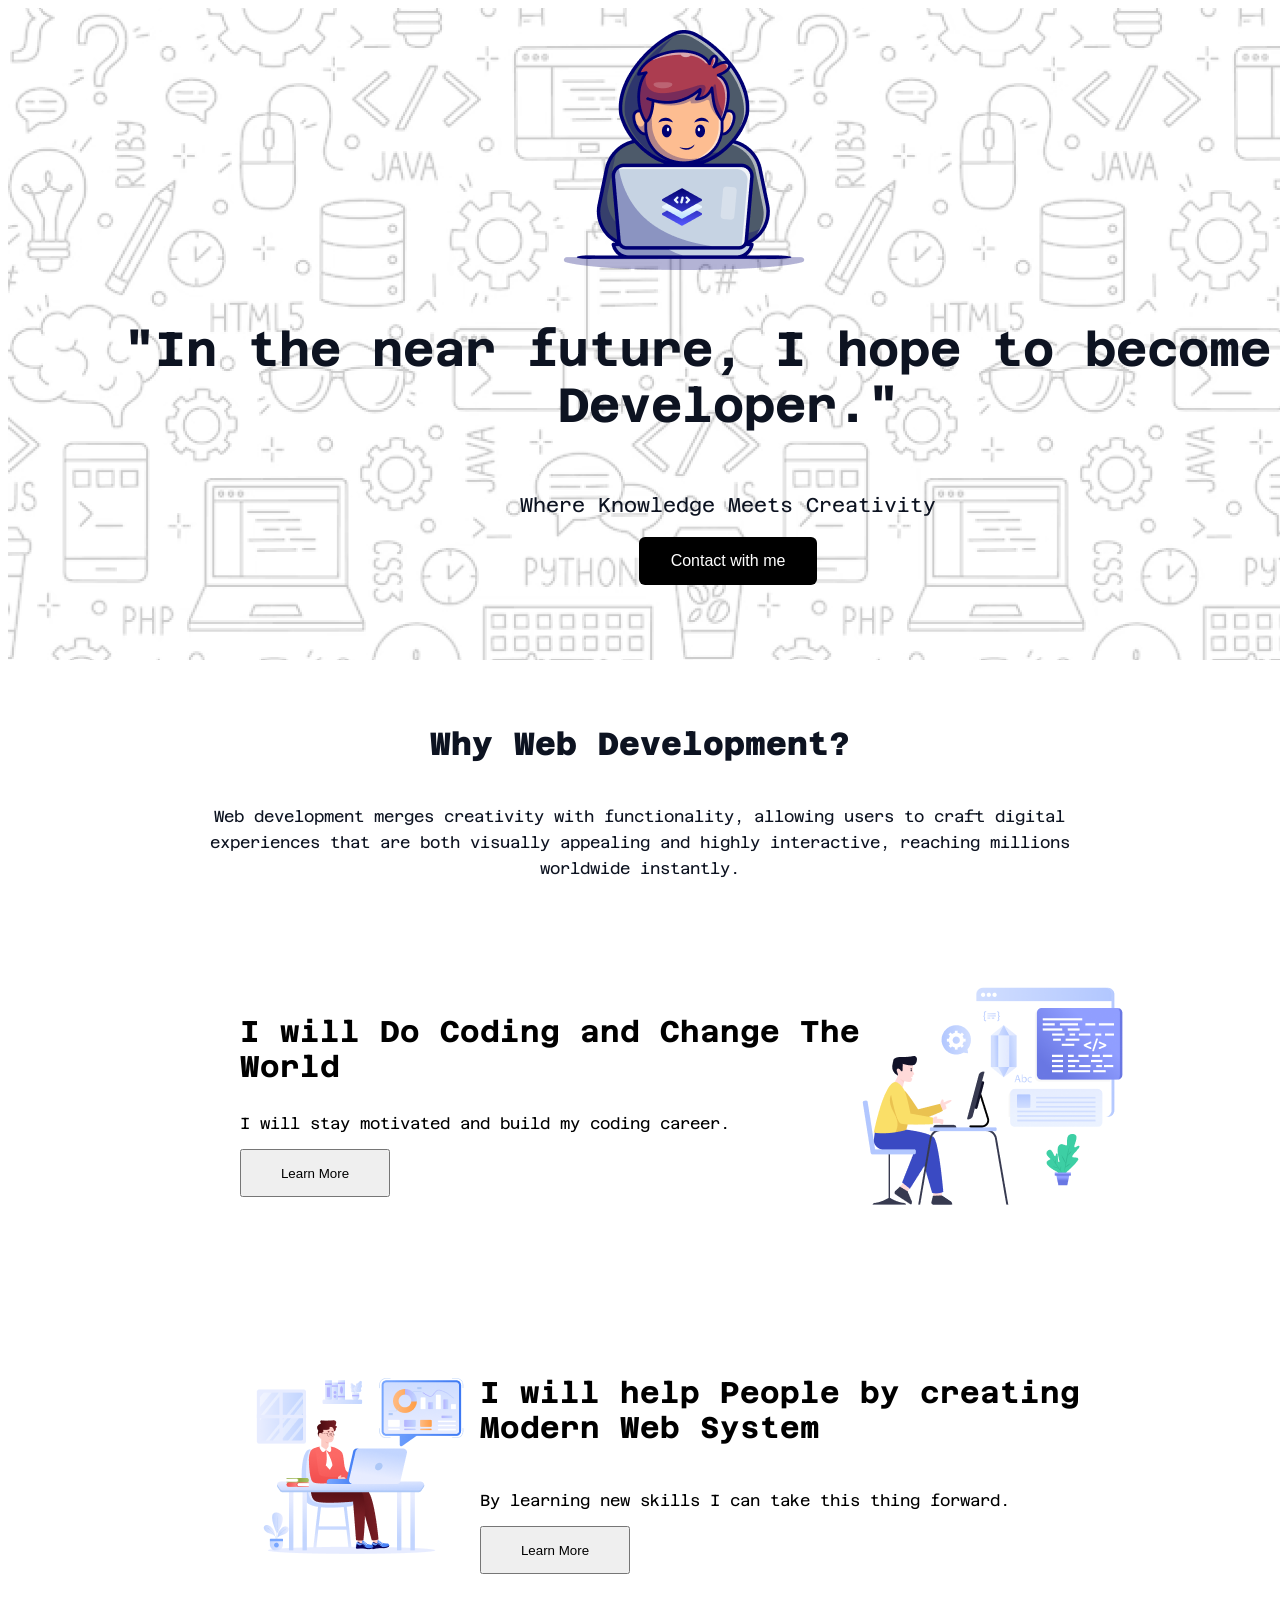
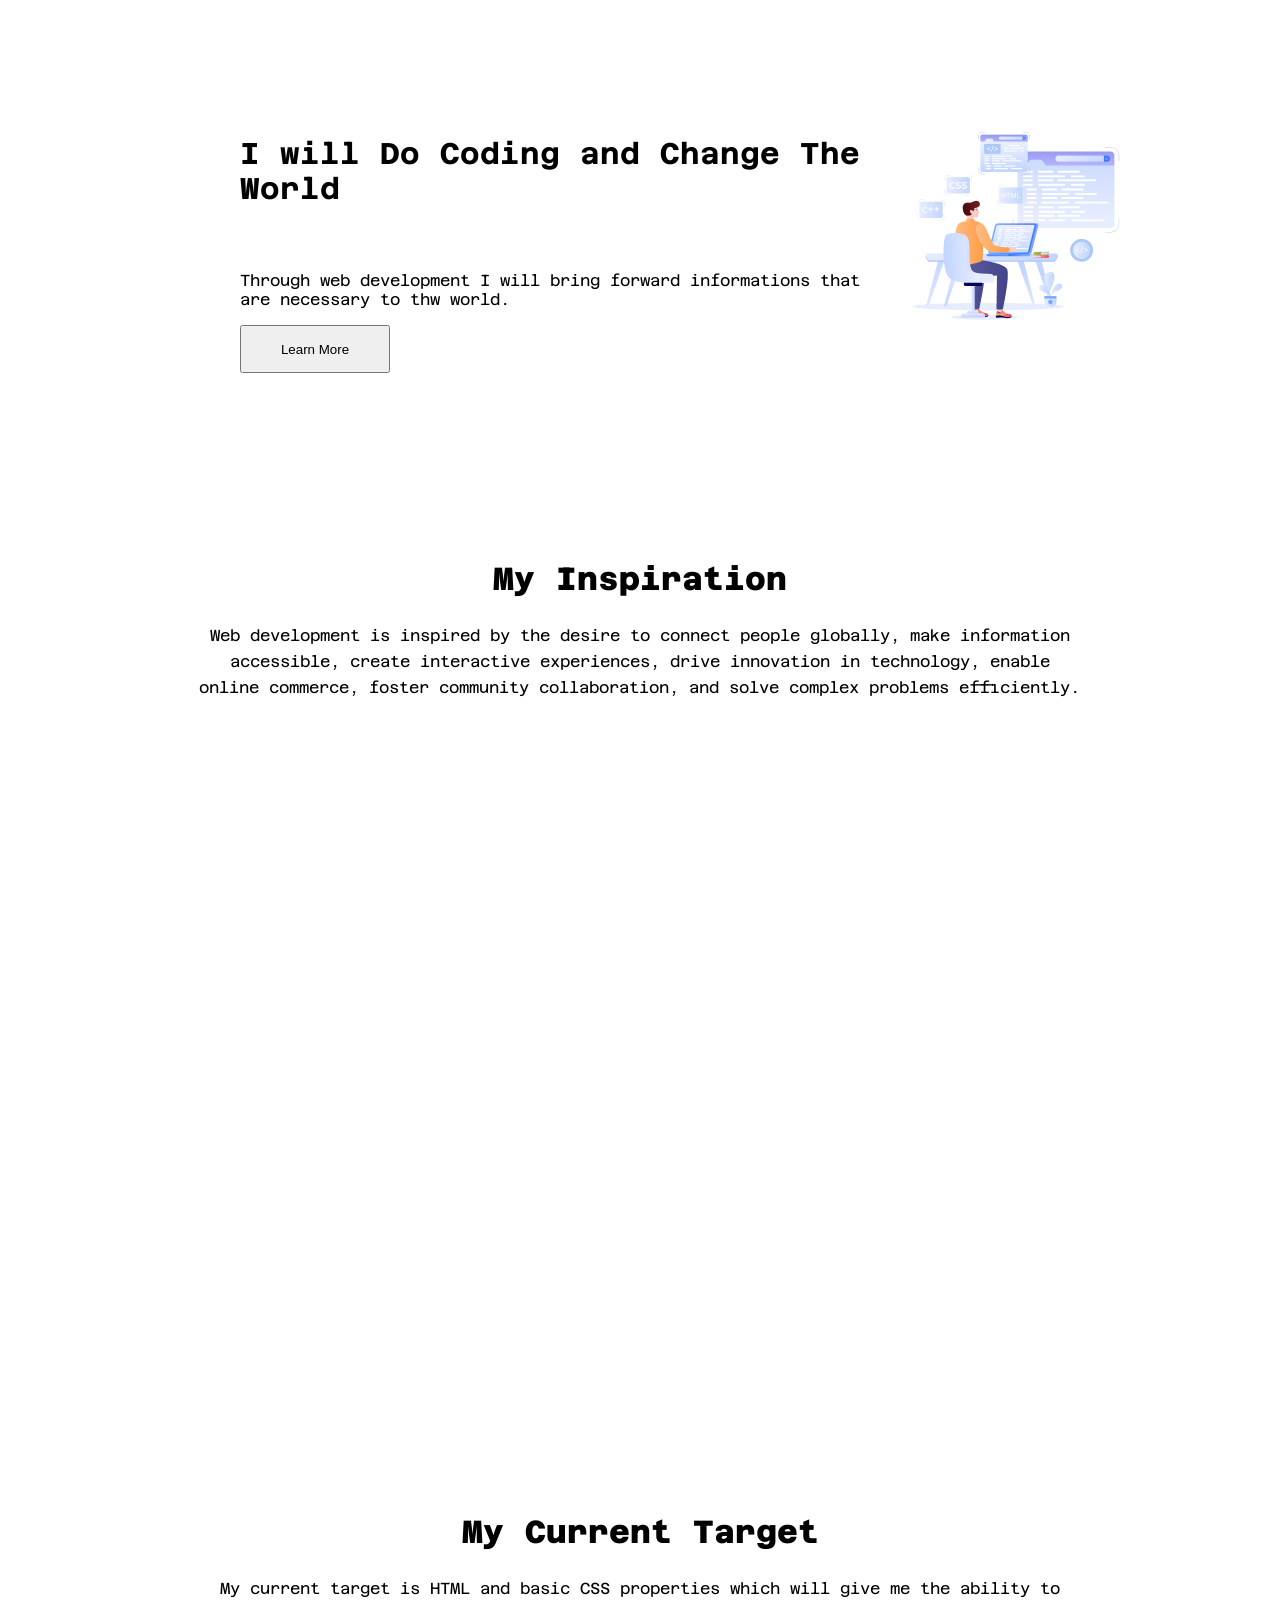
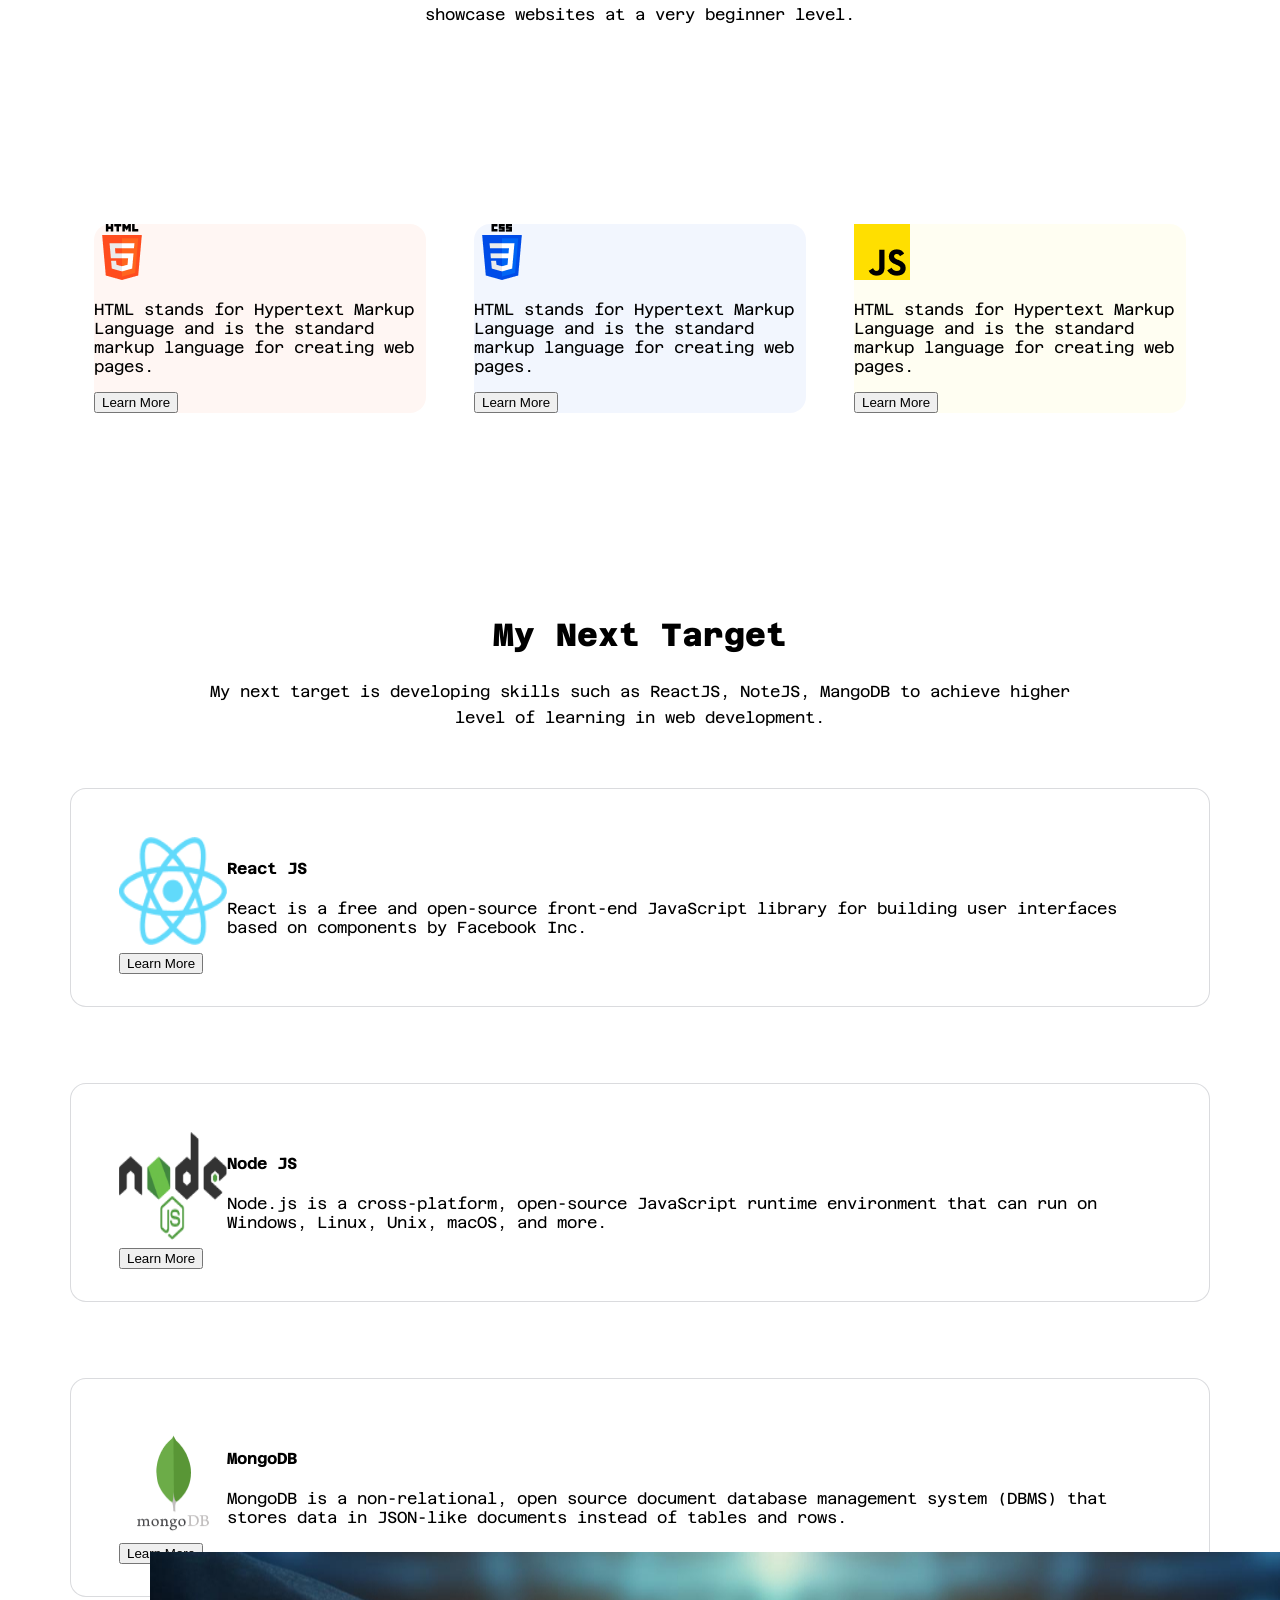
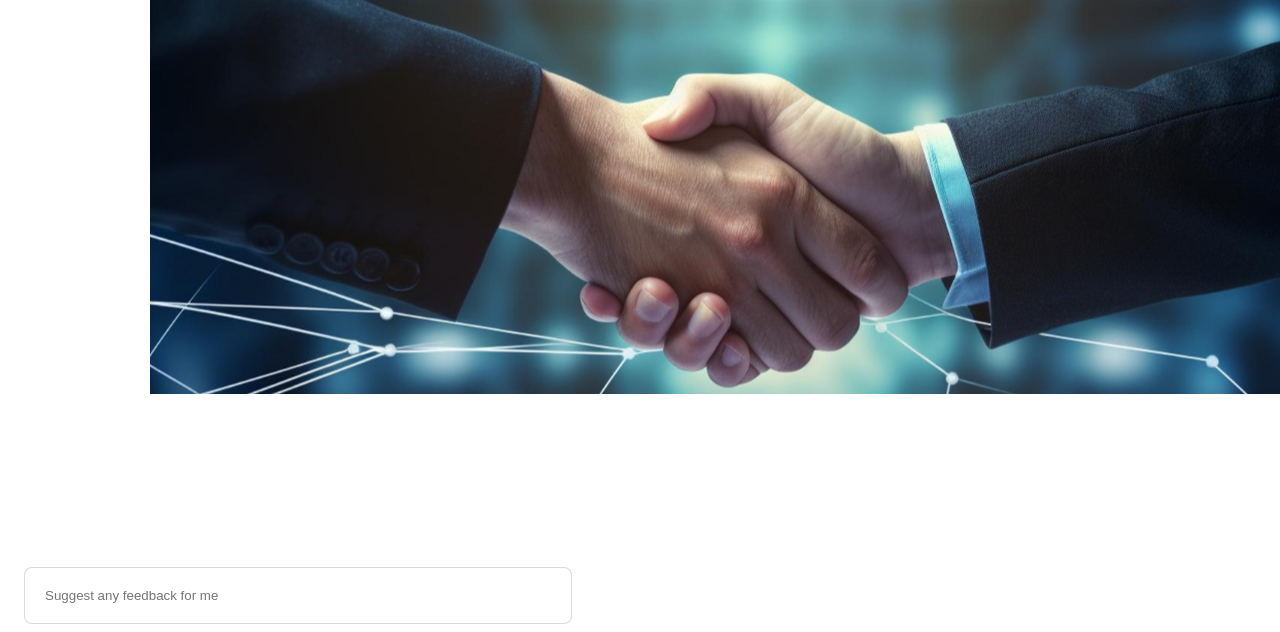
==== commit c96376cc: "added more cards" ====
--- a/first.html
+++ b/first.html
@@ -105,13 +105,36 @@
         <h2 class="head7">My Next Target</h2>
         <p class="para6">My next target is developing skills such as ReactJS, NoteJS, MangoDB to achieve higher level of learning in web development. </p>
         </div>
+<br><br><br>
+    <section>
+   <div class="hori">
+    <div class="card4">
+        <img class="logo" src="B10A1-Challenge-Begins-main/assets/react.png" alt="react">
+        <h4>React JS</h4>
+        <p>React is a free and open-source front-end JavaScript library for building user interfaces based on components by Facebook Inc. </p>
+        <Button>Learn More</Button>
+    </div> 
+    <br><br><br><br>
+    <div class="card5">
+        <img class="logo" src="B10A1-Challenge-Begins-main/assets/nodejs.png" alt="node">
+        <h4>Node JS</h4>
+        <p>Node.js is a cross-platform, open-source JavaScript runtime environment that can run on Windows, Linux, Unix, macOS, and more. </p>
+        <Button>Learn More</Button>
+    </div>  
+    <br><br><br><br>  
+     <div class="card6">
+        <img class="logo" src="B10A1-Challenge-Begins-main/assets/mongodb.png" alt="mongodb">
+        <h4>MongoDB</h4>
+        <p>MongoDB is a non-relational, open source document database management system (DBMS) that stores data in JSON-like documents instead of tables and rows. </p>
+        <Button class-LMB>Learn More</Button>
+    </div>    
+   </div>
+</section>
 
-    <section>
 
-<br><br><br><br><br><br><br><br><br><br><br><br><br><br><br><br><br><br><br><br><br><br><br><br><br><br><br><br><br><br><br><br><br><br><br><br><br><br><br><br><br><br><br><br><br><br>
-<section>
-    <div></div>
-    <img class="hand" src="B10A1-Challenge-Begins-main/assets/handshake.jpg" alt="Handshake">
+<br><br><br><br><br><br><br><br><br><br><br><br><br><br><br><br><br><br><br><br><br><br><br><br><br><br><br><br><br><br>
+    <div class="hand" ></div>
+   
     <div class="bye">
     <input class="suggestion" input type="text" placeholder="Suggest any feedback for me">
     </div>
--- a/Style.css
+++ b/Style.css
@@ -251,24 +251,105 @@
     margin: 0px 24px;}
 
 .hand{
-    width: 1140px;
-    height: 260px;
-    top: 4752px;
-    left: 150px;
-    right: 150px;
+    
     margin: 0 auto;
     background-image: url(B10A1-Challenge-Begins-main/assets/handshake.jpg);
     background-position: center;
     text-align: center;
-    background-size: cover}
+position: absolute;
+width: 1140px;
+height: 314px;
+left: 150px;
+right: 150px;
+top: 4752px;
+bottom: 179px;
+/
+display: flex;
+flex-direction: column;
+justify-content: flex-start;
+align-items: flex-start;
+padding: 64px 48px 64px 48px;
+
+}
 
 .suggestion{
-    height: 57px;
-    width: 548px;
-    font-size: 16px;
+position: static;
+width: 548px;
+height: 57px;
+top: 4500px;
+display: flex;
+flex-direction: row;
+justify-content: column;
+align-items: center;
+padding: 19px 20px 19px 20px;
+flex: none;
+order: 0;
+flex-grow: 0;
+margin: 0px 16px;
+box-sizing: border-box;
+border: 1px solid rgba(13, 19, 33, 0.15);
+border-radius: 8px;
+
+background: rgb(255, 255, 255);
     }
 
 .bye{
     top: 4900px
     left
-}+}
+
+.logo{display: flex;
+    flex-direction: column;
+    height: 108px;
+    width: 108px;
+    float: left;
+}
+.card4{position: static;
+    width: 1140px;
+    height: 219px; 
+    padding: 48px;
+    flex: none;
+    order: 0;
+    flex-grow: 1;
+    margin: 0px 24px;
+    box-sizing: border-box;
+        border: 1px solid rgba(13, 19, 33, 0.15);
+        border-radius: 16px;
+            
+        background: rgb(255, 255, 255);}
+
+.card5{position: static;
+    width: 1140px;
+    height: 219px; 
+    padding: 48px;
+    flex: none;
+    order: 0;
+    flex-grow: 1;
+    margin: 0px 24px;
+    box-sizing: border-box;
+        border: 1px solid rgba(13, 19, 33, 0.15);
+        border-radius: 16px;
+            
+        background: rgb(255, 255, 255);}
+
+.card6{
+    position: static;
+    width: 1140px;
+    height: 219px; 
+    padding: 48px;
+    flex: none;
+    order: 0;
+    flex-grow: 1;
+    margin: 0px 24px;
+    box-sizing: border-box;
+        border: 1px solid rgba(13, 19, 33, 0.15);
+        border-radius: 16px;
+            
+        background: rgb(255, 255, 255);}
+
+.hori{left: 150px;
+right: 150px;
+display: flex;
+flex-direction: column;
+justify-content: center;
+align-items: center;}
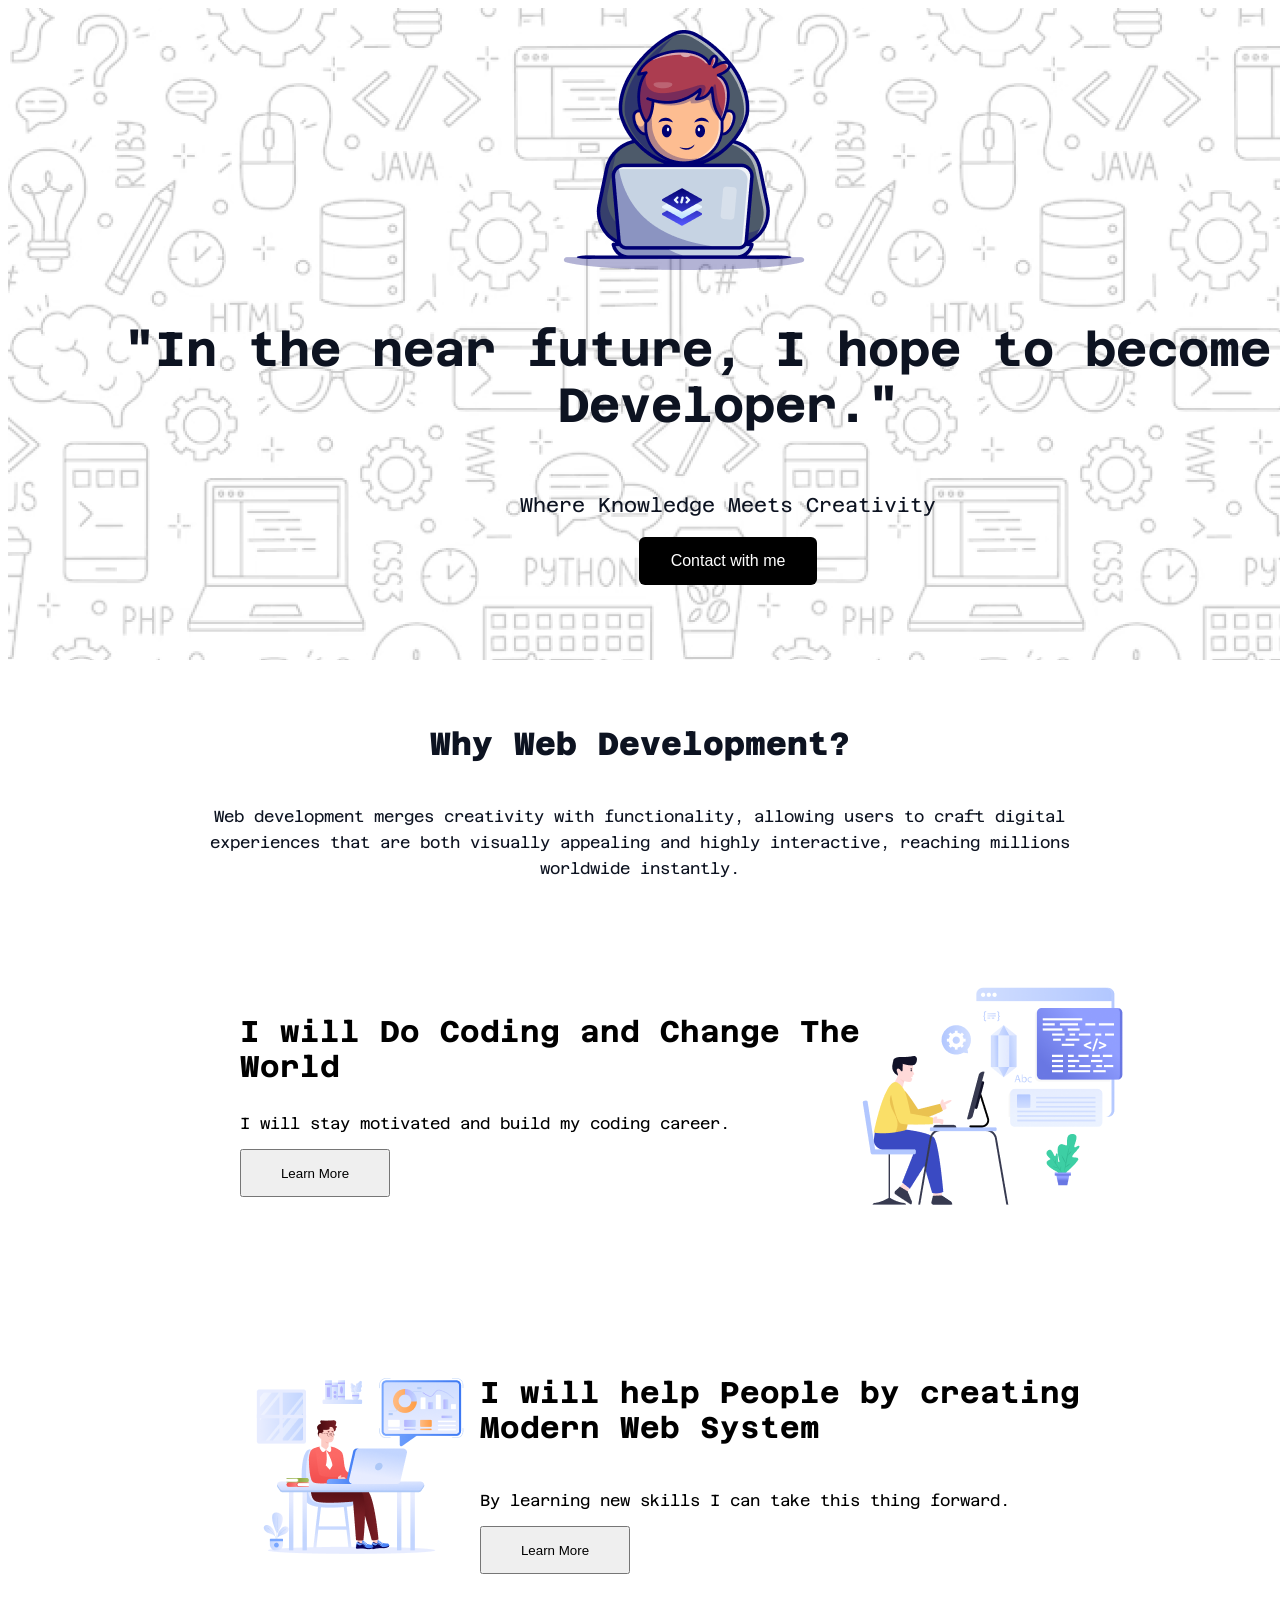
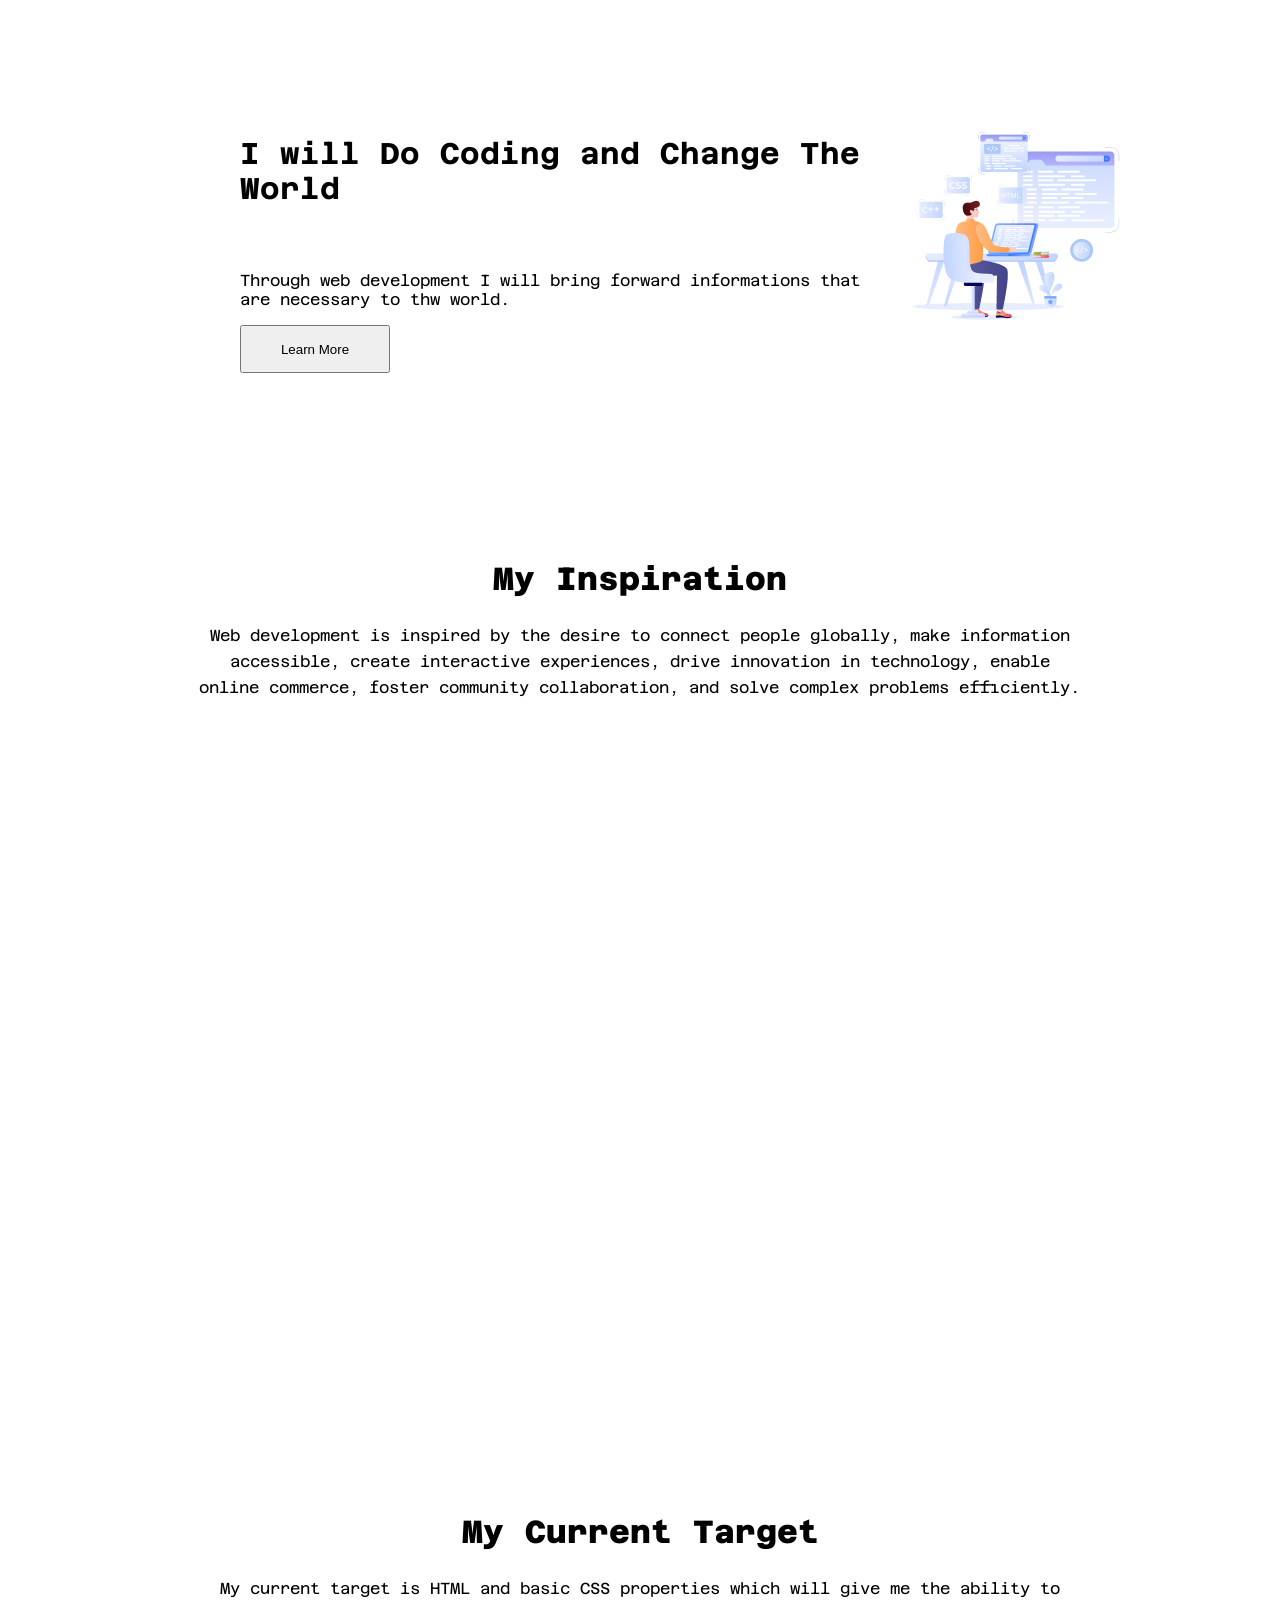
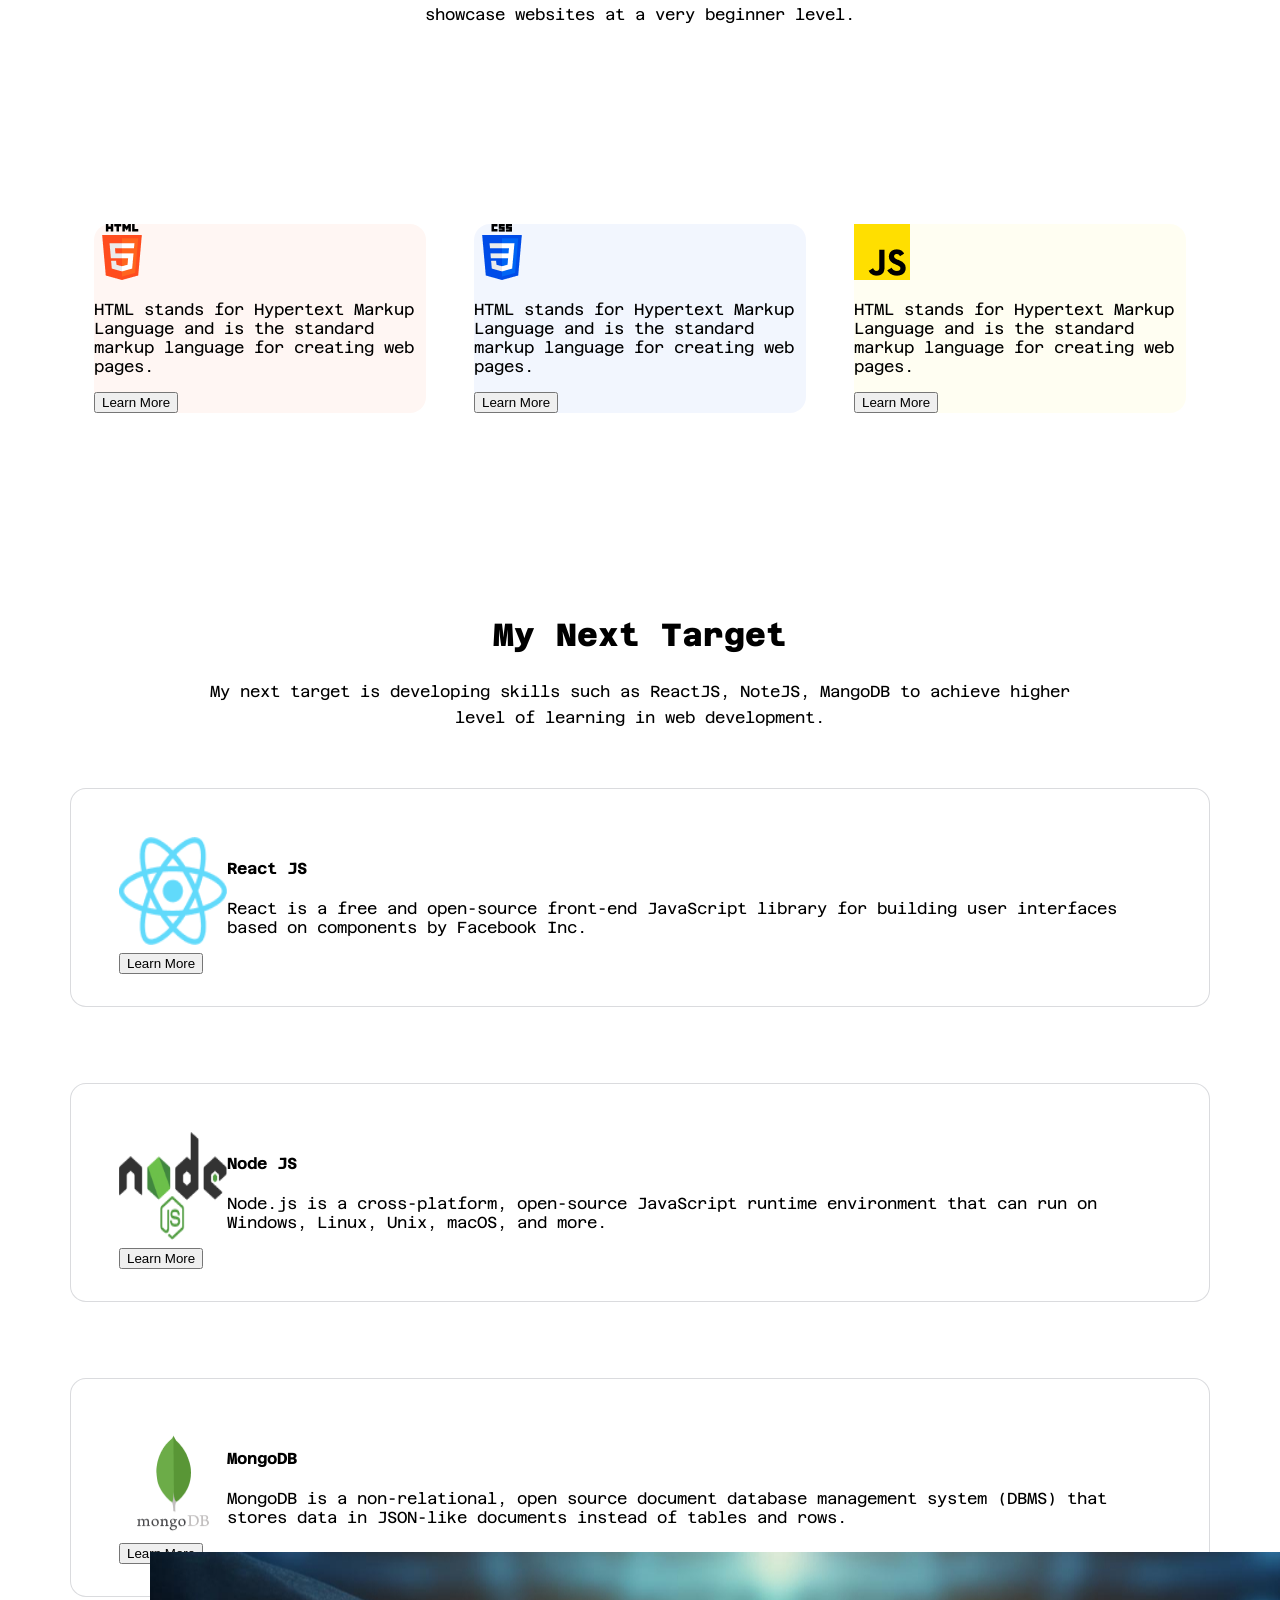
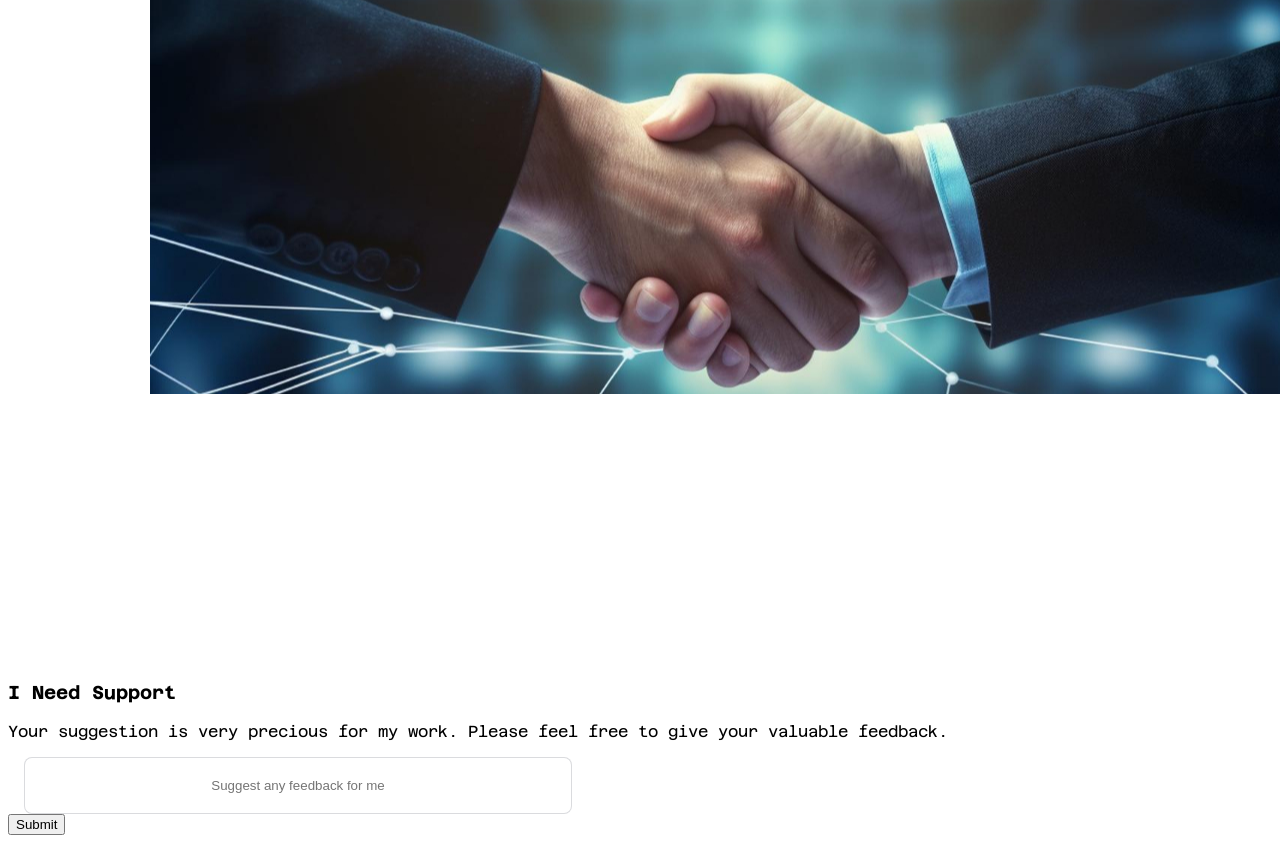
==== commit 07c902f6: "final" ====
--- a/first.html
+++ b/first.html
@@ -132,11 +132,16 @@
 </section>
 
 
-<br><br><br><br><br><br><br><br><br><br><br><br><br><br><br><br><br><br><br><br><br><br><br><br><br><br><br><br><br><br>
+<br><br><br><br><br><br><br><br><br><br><br><br><br><br><br><br><br><br><br><br><br><br><br><br><br><br><br><br><br><br><br><br><br><br><br>
+<section>
     <div class="hand" ></div>
-   
+    <div class="one">
+     <h3>I Need Support</h3>
+     <p>Your suggestion is very precious for my work. Please feel free to give your valuable feedback.</p>
+     </div>
     <div class="bye">
     <input class="suggestion" input type="text" placeholder="Suggest any feedback for me">
+    <button>Submit</button>
     </div>
 </section>
     </section>
--- a/Style.css
+++ b/Style.css
@@ -250,6 +250,91 @@
     align-items: center;
     margin: 0px 24px;}
 
+
+
+.suggestion{
+    align-items: center;
+    text-align: center;
+    display: flex;
+    flex-direction: column;
+    justify-content: flex-start;
+    height: 57px;
+    width: 548px;
+    align-items: center;
+margin: 0px 16px;
+box-sizing: border-box;
+border: 1px solid rgba(13, 19, 33, 0.15);
+border-radius: 8px;
+
+background: rgb(255, 255, 255);
+    }
+
+.bye{
+    top: 4900px
+    left
+}
+
+.logo{display: flex;
+    flex-direction: column;
+    height: 108px;
+    width: 108px;
+    float: left;
+}
+.card4{position: static;
+    width: 1140px;
+    height: 219px; 
+    padding: 48px;
+    flex: none;
+    order: 0;
+    flex-grow: 1;
+    margin: 0px 24px;
+    box-sizing: border-box;
+        border: 1px solid rgba(13, 19, 33, 0.15);
+        border-radius: 16px;
+            
+        background: rgb(255, 255, 255);}
+
+.card5{position: static;
+    width: 1140px;
+    height: 219px; 
+    padding: 48px;
+    flex: none;
+    order: 0;
+    flex-grow: 1;
+    margin: 0px 24px;
+    box-sizing: border-box;
+        border: 1px solid rgba(13, 19, 33, 0.15);
+        border-radius: 16px;
+            
+        background: rgb(255, 255, 255);}
+
+.card6{
+    position: static;
+    width: 1140px;
+    height: 219px; 
+    padding: 48px;
+    flex: none;
+    order: 0;
+    flex-grow: 1;
+    margin: 0px 24px;
+    box-sizing: border-box;
+        border: 1px solid rgba(13, 19, 33, 0.15);
+        border-radius: 16px;
+            
+        background: rgb(255, 255, 255);}
+
+.hori{left: 150px;
+right: 150px;
+display: flex;
+flex-direction: column;
+justify-content: center;
+align-items: center;}
+
+
+.one{display: flex;
+justify-content: center;
+align-items: center;
+display: block;}
 .hand{
     
     margin: 0 auto;
@@ -263,7 +348,6 @@
 right: 150px;
 top: 4752px;
 bottom: 179px;
-/
 display: flex;
 flex-direction: column;
 justify-content: flex-start;
@@ -271,85 +355,3 @@
 padding: 64px 48px 64px 48px;
 
 }
-
-.suggestion{
-position: static;
-width: 548px;
-height: 57px;
-top: 4500px;
-display: flex;
-flex-direction: row;
-justify-content: column;
-align-items: center;
-padding: 19px 20px 19px 20px;
-flex: none;
-order: 0;
-flex-grow: 0;
-margin: 0px 16px;
-box-sizing: border-box;
-border: 1px solid rgba(13, 19, 33, 0.15);
-border-radius: 8px;
-
-background: rgb(255, 255, 255);
-    }
-
-.bye{
-    top: 4900px
-    left
-}
-
-.logo{display: flex;
-    flex-direction: column;
-    height: 108px;
-    width: 108px;
-    float: left;
-}
-.card4{position: static;
-    width: 1140px;
-    height: 219px; 
-    padding: 48px;
-    flex: none;
-    order: 0;
-    flex-grow: 1;
-    margin: 0px 24px;
-    box-sizing: border-box;
-        border: 1px solid rgba(13, 19, 33, 0.15);
-        border-radius: 16px;
-            
-        background: rgb(255, 255, 255);}
-
-.card5{position: static;
-    width: 1140px;
-    height: 219px; 
-    padding: 48px;
-    flex: none;
-    order: 0;
-    flex-grow: 1;
-    margin: 0px 24px;
-    box-sizing: border-box;
-        border: 1px solid rgba(13, 19, 33, 0.15);
-        border-radius: 16px;
-            
-        background: rgb(255, 255, 255);}
-
-.card6{
-    position: static;
-    width: 1140px;
-    height: 219px; 
-    padding: 48px;
-    flex: none;
-    order: 0;
-    flex-grow: 1;
-    margin: 0px 24px;
-    box-sizing: border-box;
-        border: 1px solid rgba(13, 19, 33, 0.15);
-        border-radius: 16px;
-            
-        background: rgb(255, 255, 255);}
-
-.hori{left: 150px;
-right: 150px;
-display: flex;
-flex-direction: column;
-justify-content: center;
-align-items: center;}
